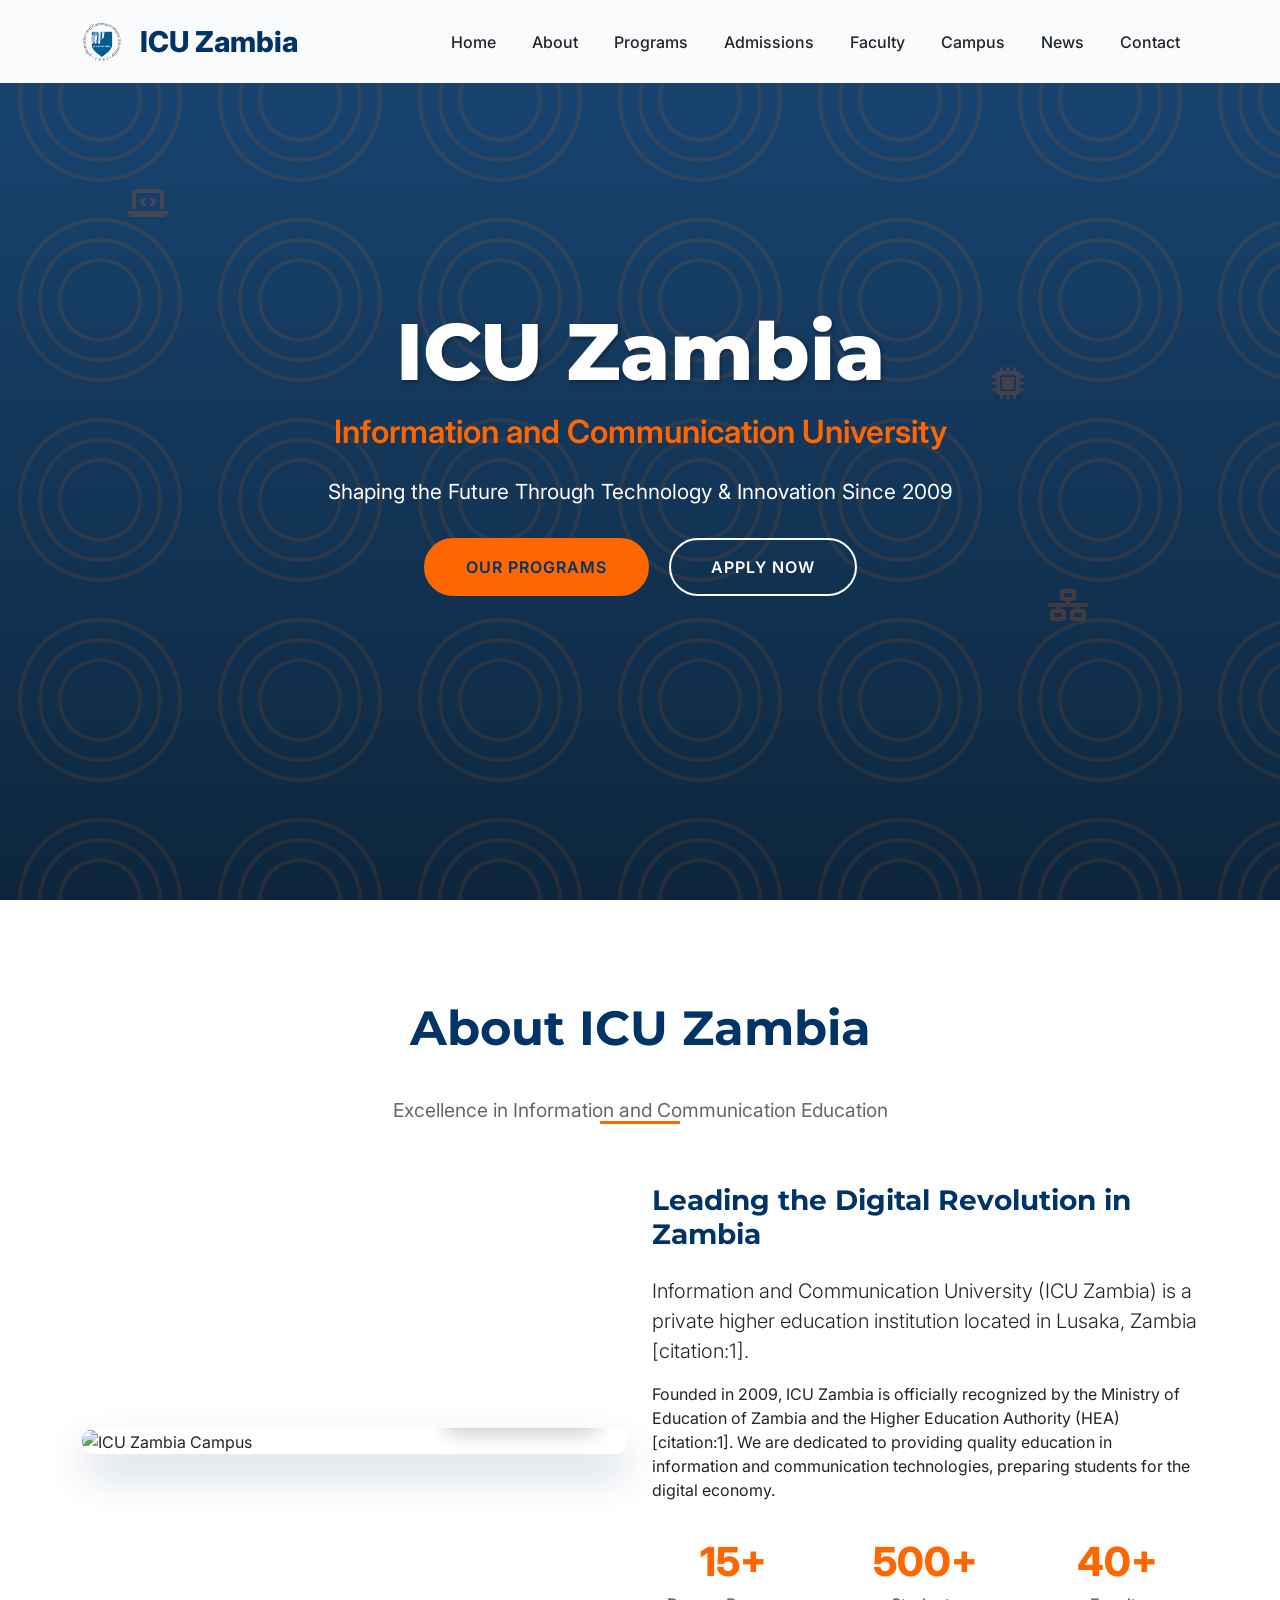
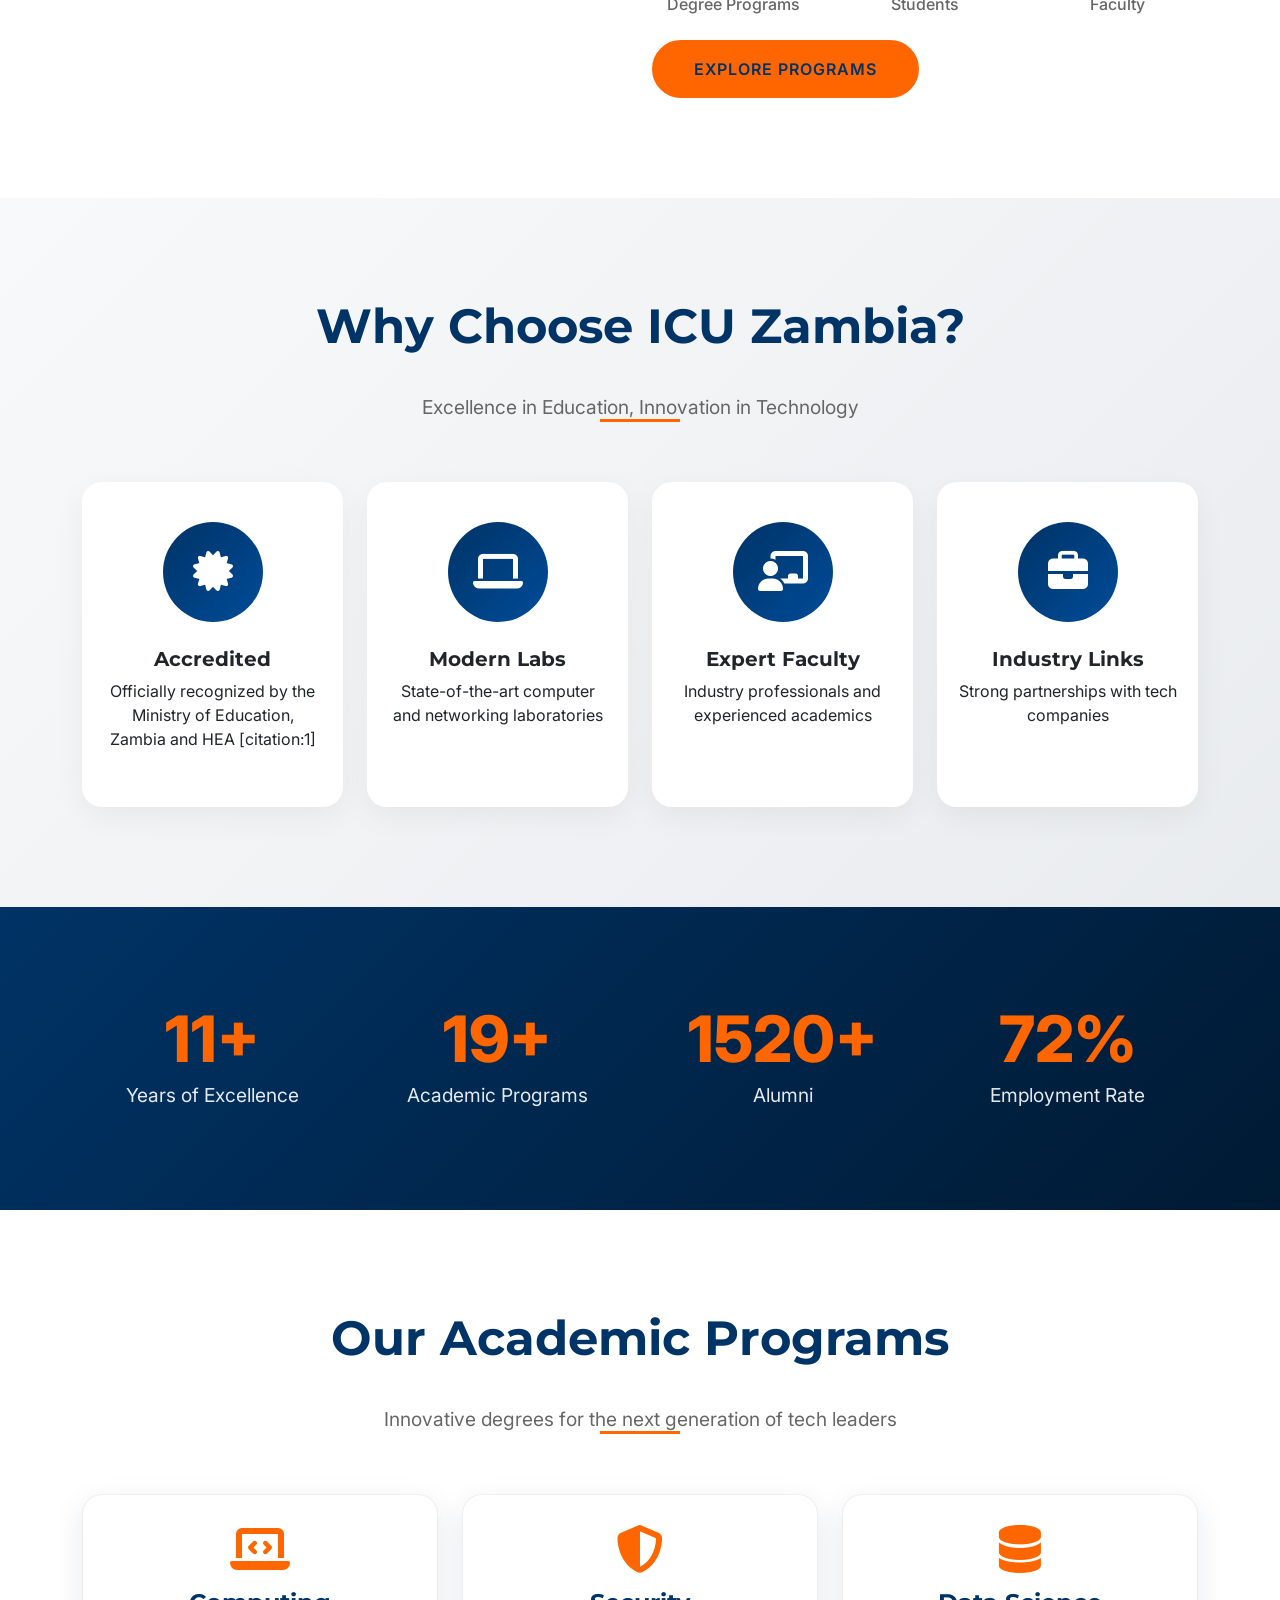
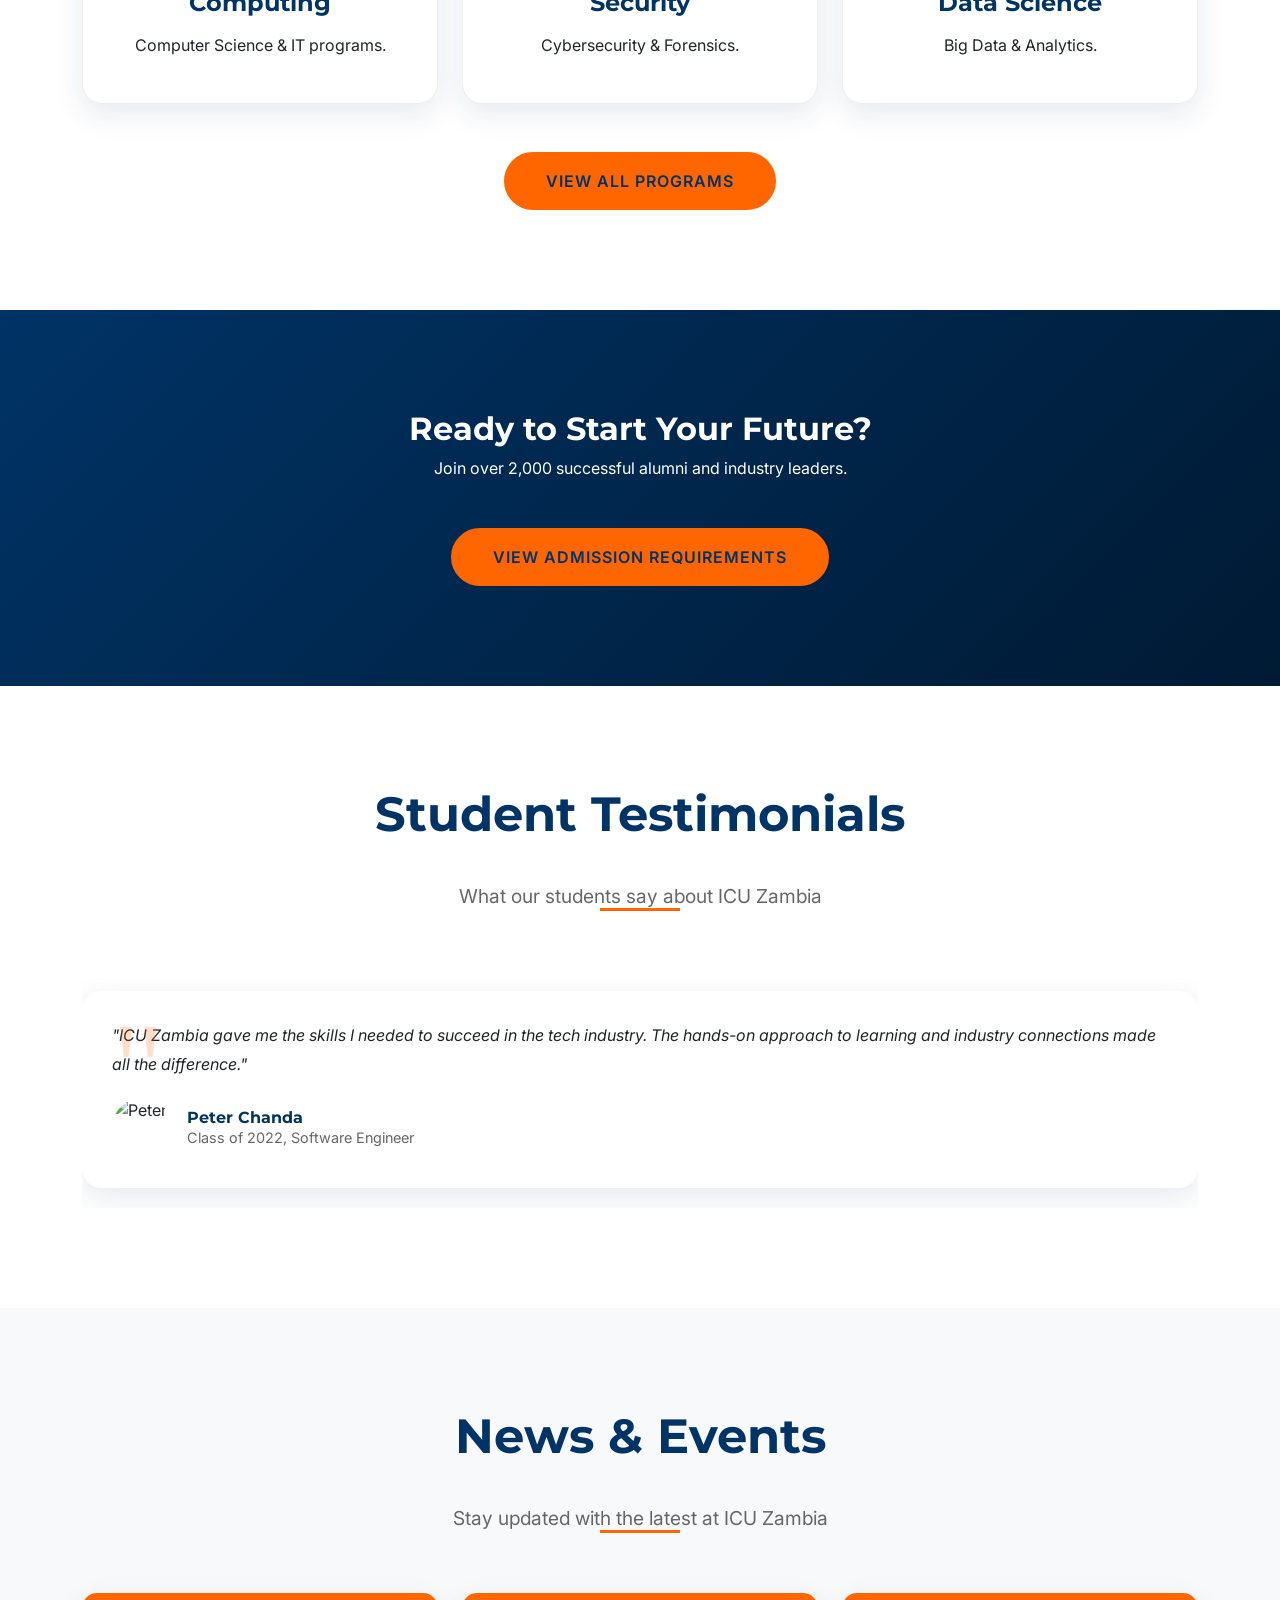
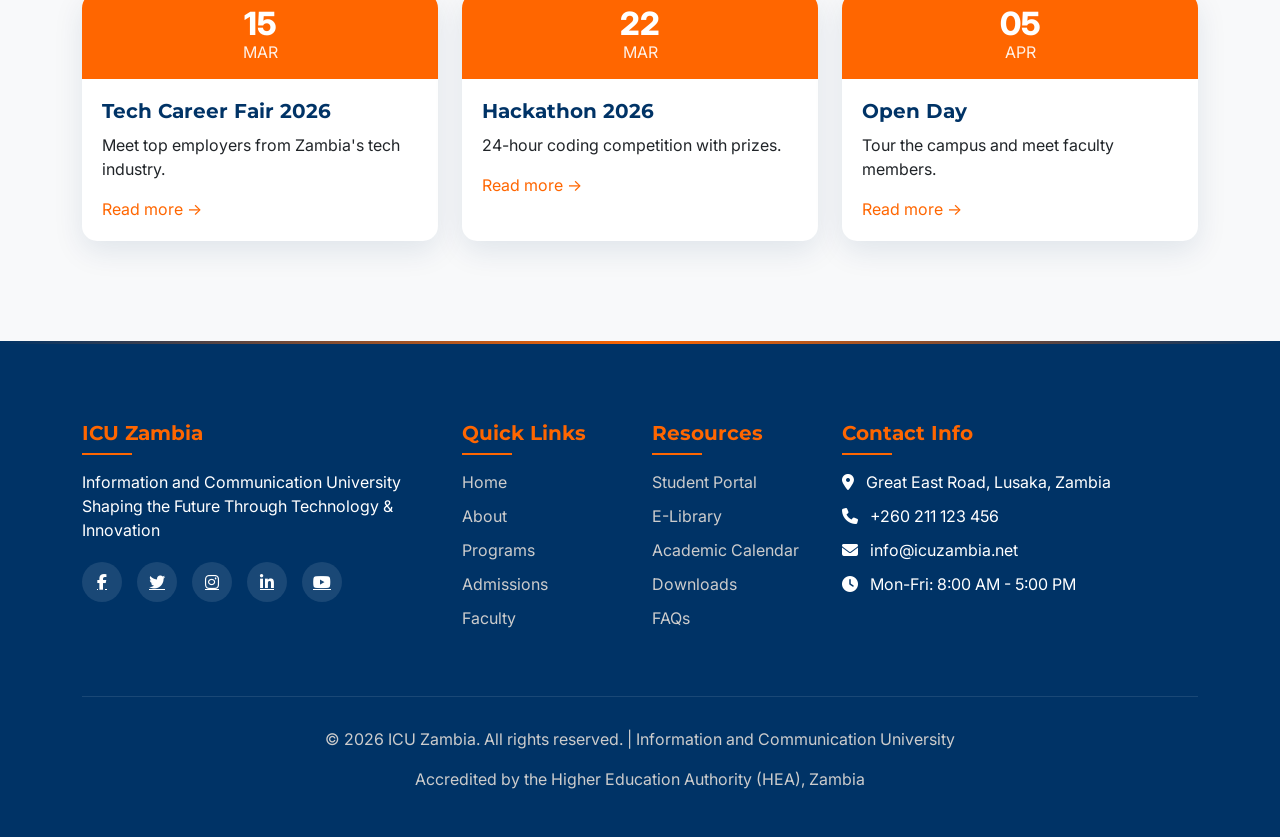
==== index.html @ 6d9c42be "Creation of multi-pages" ====
<!-- 
    ICU Zambia Website
    Main HTML Structure
    Features: Bootstrap 5, Font Awesome, AOS Animations, Custom Responsive Design
-->
<!DOCTYPE html>
<html lang="en">
<head>
    <meta charset="UTF-8">
    <meta name="viewport" content="width=device-width, initial-scale=1.0">
    <title>ICU Zambia | Information and Communication University</title>
    
    <!-- Meta Tags for SEO -->
    <meta name="description" content="Information and Communication University (ICU Zambia) - Preparing students for the digital economy through innovation and technology.">
    
    <!-- External Libraries: Bootstrap, FontAwesome, AOS -->
    <link href="https://cdn.jsdelivr.net/npm/bootstrap@5.3.2/dist/css/bootstrap.min.css" rel="stylesheet">
    
    <!-- font Awesome -->
    <link rel="stylesheet" href="https://cdnjs.cloudflare.com/ajax/libs/font-awesome/6.4.0/css/all.min.css">
    
    <!-- Google Fonts -->
    <link href="https://fonts.googleapis.com/css2?family=Inter:wght@300;400;500;600;700;800&family=Montserrat:wght@400;500;600;700;800&display=swap" rel="stylesheet">
    
    <!-- animation Library -->
    <link href="https://unpkg.com/aos@2.3.1/dist/aos.css" rel="stylesheet">
    
    <!-- external CSS -->
    <link rel="stylesheet" href="css/style.css">
</head>
<body>
    <!-- Loading Screen -->
    <div id="loader">
        <div class="loader-content">
            <div class="book-loader">
                <div class="book-page"></div>
                <div class="book-page"></div>
                <div class="book-page"></div>
            </div>
            <h2>ICU Zambia</h2>
            <p>Information and Communication University</p>
            <p class="mt-3">Loading...</p>
        </div>
    </div>

    <!-- Navigation -->
    <nav class="navbar navbar-expand-lg fixed-top" id="mainNav">
        <div class="container">
            <a class="navbar-brand d-flex align-items-center" href="#home">
                <img src="images/Icu_emblem.png" alt="ICU Zambia Emblem" height="40" class="me-2">
                ICU Zambia
            </a>
            <button class="navbar-toggler" type="button" data-bs-toggle="collapse" data-bs-target="#navbarNav">
                <span class="navbar-toggler-icon"></span>
            </button>
            <div class="collapse navbar-collapse" id="navbarNav">
                <ul class="navbar-nav ms-auto">
                    <li class="nav-item">
                        <a class="nav-link" href="index.html">Home</a>
                    </li>
                    <li class="nav-item">
                        <a class="nav-link" href="about.html">About</a>
                    </li>
                    <li class="nav-item">
                        <a class="nav-link" href="programs.html">Programs</a>
                    </li>
                    <li class="nav-item">
                        <a class="nav-link" href="admissions.html">Admissions</a>
                    </li>
                    <li class="nav-item">
                        <a class="nav-link" href="about.html#faculty">Faculty</a>
                    </li>
                    <li class="nav-item">
                        <a class="nav-link" href="about.html#campus">Campus</a>
                    </li>
                    <li class="nav-item">
                        <a class="nav-link" href="index.html#news">News</a>
                    </li>
                    <li class="nav-item">
                        <a class="nav-link" href="contact.html">Contact</a>
                    </li>
                </ul>
            </div>
        </div>
    </nav>

    <!-- Hero Section -->
    <section id="home" class="hero">
        <div class="floating-icon icon-1"><i class="fas fa-laptop-code"></i></div>
        <div class="floating-icon icon-2"><i class="fas fa-network-wired"></i></div>
        <div class="floating-icon icon-3"><i class="fas fa-microchip"></i></div>
        
        <div class="container hero-content">
            <h1 data-aos="fade-up">ICU Zambia</h1>
            <div class="subtitle" data-aos="fade-up" data-aos-delay="100">Information and Communication University</div>
            <p data-aos="fade-up" data-aos-delay="200">Shaping the Future Through Technology & Innovation Since 2009</p>
            <div class="hero-buttons" data-aos="fade-up" data-aos-delay="300">
                <a href="programs.html" class="btn btn-primary-custom btn-custom me-3">Our Programs</a>
                <a href="admissions.html" class="btn btn-outline-custom btn-custom">Apply Now</a>
            </div>
        </div>
    </section>

    <!-- About Section -->
    <section id="about" class="section-padding">
        <div class="container">
            <div class="section-title" data-aos="fade-up">
                <h2>About ICU Zambia</h2>
                <p>Excellence in Information and Communication Education</p>
            </div>
            <div class="row align-items-center">
                <div class="col-lg-6" data-aos="fade-right">
                    <div class="about-image">
                        <img src="https://images.unsplash.com/photo-1562774053-701939374585?ixlib=rb-4.0.3&auto=format&fit=crop&w=2086&q=80" alt="ICU Zambia Campus" class="img-fluid">
                        <div class="establishment-badge">
                            <div class="year">2009</div>
                            <div class="text">Established</div>
                        </div>
                    </div>
                </div>
                <div class="col-lg-6" data-aos="fade-left">
                    <h3 class="mb-4" style="color: var(--primary);">Leading the Digital Revolution in Zambia</h3>
                    <p class="lead">Information and Communication University (ICU Zambia) is a private higher education institution located in Lusaka, Zambia [citation:1].</p>
                    <p>Founded in 2009, ICU Zambia is officially recognized by the Ministry of Education of Zambia and the Higher Education Authority (HEA) [citation:1]. We are dedicated to providing quality education in information and communication technologies, preparing students for the digital economy.</p>
                    
                    <div class="about-stats">
                        <div class="stat-box">
                            <div class="number">15+</div>
                            <div class="label">Degree Programs</div>
                        </div>
                        <div class="stat-box">
                            <div class="number">500+</div>
                            <div class="label">Students</div>
                        </div>
                        <div class="stat-box">
                            <div class="number">40+</div>
                            <div class="label">Faculty</div>
                        </div>
                    </div>
                    
                    <div class="mt-4">
                        <a href="programs.html" class="btn btn-primary-custom btn-custom">Explore Programs</a>
                    </div>
                </div>
            </div>
        </div>
    </section>

    <!-- Features Section -->
    <section class="features-section section-padding">
        <div class="container">
            <div class="section-title" data-aos="fade-up">
                <h2>Why Choose ICU Zambia?</h2>
                <p>Excellence in Education, Innovation in Technology</p>
            </div>
            <div class="row g-4">
                <div class="col-12 col-sm-6 col-lg-3" data-aos="zoom-in" data-aos-delay="100">
                    <div class="feature-item">
                        <div class="feature-icon">
                            <i class="fas fa-certificate"></i>
                        </div>
                        <h5>Accredited</h5>
                        <p>Officially recognized by the Ministry of Education, Zambia and HEA [citation:1]</p>
                    </div>
                </div>
                <div class="col-12 col-sm-6 col-lg-3" data-aos="zoom-in" data-aos-delay="200">
                    <div class="feature-item">
                        <div class="feature-icon">
                            <i class="fas fa-laptop"></i>
                        </div>
                        <h5>Modern Labs</h5>
                        <p>State-of-the-art computer and networking laboratories</p>
                    </div>
                </div>
                <div class="col-12 col-sm-6 col-lg-3" data-aos="zoom-in" data-aos-delay="300">
                    <div class="feature-item">
                        <div class="feature-icon">
                            <i class="fas fa-chalkboard-teacher"></i>
                        </div>
                        <h5>Expert Faculty</h5>
                        <p>Industry professionals and experienced academics</p>
                    </div>
                </div>
                <div class="col-12 col-sm-6 col-lg-3" data-aos="zoom-in" data-aos-delay="400">
                    <div class="feature-item">
                        <div class="feature-icon">
                            <i class="fas fa-briefcase"></i>
                        </div>
                        <h5>Industry Links</h5>
                        <p>Strong partnerships with tech companies</p>
                    </div>
                </div>
            </div>
        </div>
    </section>

    <!-- Statistics Section -->
    <section class="stats-section">
        <div class="container">
            <div class="row">
                <div class="col-md-3 col-6" data-aos="fade-up" data-aos-delay="100">
                    <div class="stat-item">
                        <div class="stat-number" id="stat-year">15+</div>
                        <div class="stat-label">Years of Excellence</div>
                    </div>
                </div>
                <div class="col-md-3 col-6" data-aos="fade-up" data-aos-delay="200">
                    <div class="stat-item">
                        <div class="stat-number" id="stat-programs">25+</div>
                        <div class="stat-label">Academic Programs</div>
                    </div>
                </div>
                <div class="col-md-3 col-6" data-aos="fade-up" data-aos-delay="300">
                    <div class="stat-item">
                        <div class="stat-number" id="stat-students">2000+</div>
                        <div class="stat-label">Alumni</div>
                    </div>
                </div>
                <div class="col-md-3 col-6" data-aos="fade-up" data-aos-delay="400">
                    <div class="stat-item">
                        <div class="stat-number" id="stat-grad">95%</div>
                        <div class="stat-label">Employment Rate</div>
                    </div>
                </div>
            </div>
        </div>
    </section>

    <!-- Quick Programs Preview -->
    <section id="programs" class="section-padding">
        <div class="container text-center">
            <div class="section-title" data-aos="fade-up">
                <h2>Our Academic Programs</h2>
                <p>Innovative degrees for the next generation of tech leaders</p>
            </div>
            <div class="row g-4">
                <div class="col-md-4" data-aos="fade-up">
                    <div class="program-card">
                        <i class="fas fa-laptop-code fa-3x mb-3" style="color: var(--secondary);"></i>
                        <h4>Computing</h4>
                        <p>Computer Science & IT programs.</p>
                    </div>
                </div>
                <div class="col-md-4" data-aos="fade-up" data-aos-delay="100">
                    <div class="program-card">
                        <i class="fas fa-shield-alt fa-3x mb-3" style="color: var(--secondary);"></i>
                        <h4>Security</h4>
                        <p>Cybersecurity & Forensics.</p>
                    </div>
                </div>
                <div class="col-md-4" data-aos="fade-up" data-aos-delay="200">
                    <div class="program-card">
                        <i class="fas fa-database fa-3x mb-3" style="color: var(--secondary);"></i>
                        <h4>Data Science</h4>
                        <p>Big Data & Analytics.</p>
                    </div>
                </div>
            </div>
            <div class="mt-5">
                <a href="programs.html" class="btn btn-primary-custom btn-custom">View All Programs</a>
            </div>
        </div>
    </section>


    <!-- Admissions Call to Action -->
    <section id="admissions" class="admissions-section section-padding">
        <div class="container text-center">
            <h2 data-aos="fade-up">Ready to Start Your Future?</h2>
            <p class="mb-5" data-aos="fade-up" data-aos-delay="100">Join over 2,000 successful alumni and industry leaders.</p>
            <a href="admissions.html" class="btn btn-primary-custom btn-custom">View Admission Requirements</a>
        </div>
    </section>



    <!-- Testimonials -->
    <section class="section-padding">
        <div class="container">
            <div class="section-title" data-aos="fade-up">
                <h2>Student Testimonials</h2>
                <p>What our students say about ICU Zambia</p>
            </div>
            <div id="testimonialCarousel" class="carousel slide" data-bs-ride="carousel" data-aos="fade-up">
                <div class="carousel-inner">
                    <div class="carousel-item active">
                        <div class="testimonial-card">
                            <p class="testimonial-text">"ICU Zambia gave me the skills I needed to succeed in the tech industry. The hands-on approach to learning and industry connections made all the difference."</p>
                            <div class="testimonial-author">
                                <img src="https://randomuser.me/api/portraits/men/3.jpg" alt="Peter">
                                <div class="author-info">
                                    <h6>Peter Chanda</h6>
                                    <p>Class of 2022, Software Engineer</p>
                                </div>
                            </div>
                        </div>
                    </div>
                    <div class="carousel-item">
                        <div class="testimonial-card">
                            <p class="testimonial-text">"The faculty at ICU Zambia are not just teachers but mentors. They guided me through my journey and helped me land my dream job."</p>
                            <div class="testimonial-author">
                                <img src="https://randomuser.me/api/portraits/women/3.jpg" alt="Grace">
                                <div class="author-info">
                                    <h6>Grace Mwansa</h6>
                                    <p>Class of 2023, Network Administrator</p>
                                </div>
                            </div>
                        </div>
                    </div>
                    <div class="carousel-item">
                        <div class="testimonial-card">
                            <p class="testimonial-text">"Studying at ICU Zambia was a transformative experience. The curriculum is up-to-date with industry demands."</p>
                            <div class="testimonial-author">
                                <img src="https://randomuser.me/api/portraits/men/4.jpg" alt="James">
                                <div class="author-info">
                                    <h6>James Banda</h6>
                                    <p>Class of 2021, IT Consultant</p>
                                </div>
                            </div>
                        </div>
                    </div>
                </div>
                <div class="carousel-indicators">
                    <button type="button" data-bs-target="#testimonialCarousel" data-bs-slide-to="0" class="active"></button>
                    <button type="button" data-bs-target="#testimonialCarousel" data-bs-slide-to="1"></button>
                    <button type="button" data-bs-target="#testimonialCarousel" data-bs-slide-to="2"></button>
                </div>
            </div>
        </div>
    </section>

    <!-- News & Events -->
    <section id="news" class="section-padding bg-light">
        <div class="container">
            <div class="section-title" data-aos="fade-up">
                <h2>News & Events</h2>
                <p>Stay updated with the latest at ICU Zambia</p>
            </div>
            <div class="row g-4">
                <div class="col-12 col-md-6 col-lg-4" data-aos="fade-up" data-aos-delay="100">
                    <div class="news-card">
                        <div class="news-date">
                            <div class="day">15</div>
                            <div class="month">MAR</div>
                        </div>
                        <div class="news-content">
                            <h5>Tech Career Fair 2026</h5>
                            <p>Meet top employers from Zambia's tech industry.</p>
                            <a href="#" class="text-decoration-none" style="color: var(--secondary);">Read more →</a>
                        </div>
                    </div>
                </div>
                <div class="col-12 col-md-6 col-lg-4" data-aos="fade-up" data-aos-delay="200">
                    <div class="news-card">
                        <div class="news-date">
                            <div class="day">22</div>
                            <div class="month">MAR</div>
                        </div>
                        <div class="news-content">
                            <h5>Hackathon 2026</h5>
                            <p>24-hour coding competition with prizes.</p>
                            <a href="#" class="text-decoration-none" style="color: var(--secondary);">Read more →</a>
                        </div>
                    </div>
                </div>
                <div class="col-12 col-md-6 col-lg-4" data-aos="fade-up" data-aos-delay="300">
                    <div class="news-card">
                        <div class="news-date">
                            <div class="day">05</div>
                            <div class="month">APR</div>
                        </div>
                        <div class="news-content">
                            <h5>Open Day</h5>
                            <p>Tour the campus and meet faculty members.</p>
                            <a href="#" class="text-decoration-none" style="color: var(--secondary);">Read more →</a>
                        </div>
                    </div>
                </div>
            </div>
        </div>
    </section>


    <!-- Footer -->
    <footer class="footer">
        <div class="container">
            <div class="row">
                <div class="col-12 col-lg-4">
                    <h5>ICU Zambia</h5>
                    <p>Information and Communication University<br>Shaping the Future Through Technology & Innovation</p>
                    <div class="footer-social">
                        <a href="#"><i class="fab fa-facebook-f"></i></a>
                        <a href="#"><i class="fab fa-twitter"></i></a>
                        <a href="#"><i class="fab fa-instagram"></i></a>
                        <a href="#"><i class="fab fa-linkedin-in"></i></a>
                        <a href="#"><i class="fab fa-youtube"></i></a>
                    </div>
                </div>
                <div class="col-lg-2">
                    <h5>Quick Links</h5>
                    <ul class="footer-links">
                        <li><a href="index.html">Home</a></li>
                        <li><a href="about.html">About</a></li>
                        <li><a href="programs.html">Programs</a></li>
                        <li><a href="admissions.html">Admissions</a></li>
                        <li><a href="about.html#faculty">Faculty</a></li>
                    </ul>
                </div>
                <div class="col-lg-2">
                    <h5>Resources</h5>
                    <ul class="footer-links">
                        <li><a href="#">Student Portal</a></li>
                        <li><a href="#">E-Library</a></li>
                        <li><a href="#">Academic Calendar</a></li>
                        <li><a href="#">Downloads</a></li>
                        <li><a href="#">FAQs</a></li>
                    </ul>
                </div>
                <div class="col-12 col-lg-4">
                    <h5>Contact Info</h5>
                    <ul class="footer-links">
                        <li><i class="fas fa-map-marker-alt me-2"></i> Great East Road, Lusaka, Zambia</li>
                        <li><i class="fas fa-phone me-2"></i> +260 211 123 456</li>
                        <li><i class="fas fa-envelope me-2"></i> info@icuzambia.net</li>
                        <li><i class="fas fa-clock me-2"></i> Mon-Fri: 8:00 AM - 5:00 PM</li>
                    </ul>
                </div>
            </div>
            <div class="footer-bottom">
                <p>&copy; 2026 ICU Zambia. All rights reserved. | Information and Communication University</p>
                <p class="mt-2">Accredited by the Higher Education Authority (HEA), Zambia</p>
            </div>
        </div>
    </footer>

    <!-- Back to Top Button -->
    <button id="backToTop" onclick="scrollToTop()">
        <i class="fas fa-arrow-up"></i>
    </button>

    <!-- Scripts -->
    <script src="https://cdn.jsdelivr.net/npm/bootstrap@5.3.2/dist/js/bootstrap.bundle.min.js"></script>
    <script src="https://unpkg.com/aos@2.3.1/dist/aos.js"></script>
    
    <!-- Refactored: Extracted inline script to external JS -->
    <script src="js/script.js"></script>
</body>
</html>
---- css/style.css ----
/* Refactored: Extracted CSS to separate file */
/* Custom CSS */
        * {
            margin: 0;
            padding: 0;
            box-sizing: border-box;
        }
        
        :root {
            --primary: #003366;      /* Deep Blue - Trust & Knowledge */
            --secondary: #FF6600;    /* Orange - Innovation & Energy */
            --accent: #00A651;       /* Green - Growth & Future */
            --light: #F8F9FA;
            --dark: #212529;
            --transition: all 0.3s cubic-bezier(0.4, 0, 0.2, 1);
        }
        
        body {
            font-family: 'Inter', sans-serif;
            color: var(--dark);
            overflow-x: hidden;
            background: #ffffff;
        }
        
        h1, h2, h3, h4, h5, h6 {
            font-family: 'Montserrat', sans-serif;
            font-weight: 700;
        }
        
        /* Loading Screen */
        #loader {
            position: fixed;
            top: 0;
            left: 0;
            width: 100%;
            height: 100%;
            background: linear-gradient(135deg, var(--primary), #001a33);
            display: flex;
            justify-content: center;
            align-items: center;
            z-index: 9999;
            transition: opacity 1s ease;
        }
        
        .loader-content {
            text-align: center;
            color: white;
        }
        
        .book-loader {
            width: 80px;
            height: 80px;
            position: relative;
            margin: 0 auto 20px;
            perspective: 200px;
        }
        
        .book-page {
            width: 40px;
            height: 60px;
            background: var(--secondary);
            position: absolute;
            left: 20px;
            top: 10px;
            transform-origin: left center;
            animation: flipBook 2s infinite;
            border-radius: 3px;
        }
        
        .book-page:nth-child(2) {
            animation-delay: 0.3s;
            background: #ff8533;
        }
        
        .book-page:nth-child(3) {
            animation-delay: 0.6s;
            background: #ffaa66;
        }
        
        @keyframes flipBook {
            0% { transform: rotateY(0deg); }
            50% { transform: rotateY(-180deg); }
            100% { transform: rotateY(-360deg); }
        }
        
        @keyframes pulse {
            0% { transform: scale(1); }
            50% { transform: scale(1.1); }
            100% { transform: scale(1); }
        }
        
        /* Navigation */
        .navbar {
            background: rgba(255, 255, 255, 0.98);
            backdrop-filter: blur(10px);
            padding: 15px 0;
            transition: var(--transition);
            box-shadow: 0 2px 20px rgba(0,51,102,0.1);
        }
        
        .navbar.scrolled {
            padding: 10px 0;
            background: rgba(0,51,102,0.98);
        }
        
        .navbar.scrolled .nav-link,
        .navbar.scrolled .navbar-brand {
            color: white !important;
        }
        
        .navbar-brand {
            font-size: 1.8rem;
            font-weight: 800;
            color: var(--primary) !important;
            display: flex;
            align-items: center;
            gap: 10px;
        }
        
        .navbar-brand i {
            color: var(--secondary);
            font-size: 2rem;
            animation: pulse 2s infinite;
        }
        
        .nav-link {
            font-weight: 500;
            color: var(--dark) !important;
            margin: 0 10px;
            position: relative;
            transition: var(--transition);
        }
        
        .nav-link::after {
            content: '';
            position: absolute;
            bottom: -5px;
            left: 0;
            width: 0;
            height: 2px;
            background: var(--secondary);
            transition: var(--transition);
        }
        
        .nav-link:hover::after,
        .nav-link.active::after {
            width: 100%;
        }
        
        /* Hero Section */
        .hero {
            min-height: 100vh;
            background: linear-gradient(rgba(0,51,102,0.9), rgba(0,26,51,0.95)), 
                        url('https://images.unsplash.com/photo-1562774053-701939374585?ixlib=rb-4.0.3&auto=format&fit=crop&w=2086&q=80');
            background-size: cover;
            background-position: center;
            background-attachment: fixed;
            display: flex;
            align-items: center;
            position: relative;
            overflow: hidden;
        }
        
        .hero::before {
            content: '';
            position: absolute;
            top: 0;
            left: 0;
            right: 0;
            bottom: 0;
            background: url('data:image/svg+xml,<svg xmlns="http://www.w3.org/2000/svg" viewBox="0 0 100 100" opacity="0.1"><circle cx="50" cy="50" r="40" stroke="%23FF6600" stroke-width="2" fill="none"/><circle cx="50" cy="50" r="30" stroke="%23FF6600" stroke-width="2" fill="none"/><circle cx="50" cy="50" r="20" stroke="%23FF6600" stroke-width="2" fill="none"/></svg>');
            background-size: 200px 200px;
            animation: rotate 60s linear infinite;
        }
        
        @keyframes rotate {
            from { transform: rotate(0deg); }
            to { transform: rotate(360deg); }
        }
        
        .hero-content {
            color: white;
            text-align: center;
            position: relative;
            z-index: 2;
        }
        
        .hero h1 {
            font-size: 5rem;
            font-weight: 800;
            text-shadow: 2px 2px 4px rgba(0,0,0,0.3);
            animation: fadeInUp 1s ease;
        }
        
        .hero .subtitle {
            font-size: 2rem;
            color: var(--secondary);
            font-weight: 600;
            margin-bottom: 20px;
            animation: fadeInUp 1s ease 0.1s;
            animation-fill-mode: both;
        }
        
        .hero p {
            font-size: 1.3rem;
            margin-bottom: 30px;
            animation: fadeInUp 1s ease 0.2s;
            animation-fill-mode: both;
        }
        
        @keyframes fadeInUp {
            from {
                opacity: 0;
                transform: translateY(30px);
            }
            to {
                opacity: 1;
                transform: translateY(0);
            }
        }
        
        .hero-buttons {
            animation: fadeInUp 1s ease 0.3s;
            animation-fill-mode: both;
        }
        
        .btn-custom {
            padding: 15px 40px;
            border-radius: 50px;
            font-weight: 600;
            text-transform: uppercase;
            letter-spacing: 1px;
            transition: var(--transition);
            position: relative;
            overflow: hidden;
            z-index: 1;
        }
        
        .btn-custom::before {
            content: '';
            position: absolute;
            top: 50%;
            left: 50%;
            width: 0;
            height: 0;
            border-radius: 50%;
            background: rgba(255,255,255,0.2);
            transform: translate(-50%, -50%);
            transition: width 0.6s, height 0.6s;
            z-index: -1;
        }
        
        .btn-custom:hover::before {
            width: 300px;
            height: 300px;
        }
        
        .btn-primary-custom {
            background: var(--secondary);
            color: var(--primary);
            border: 2px solid var(--secondary);
        }
        
        .btn-primary-custom:hover {
            background: transparent;
            color: white;
        }
        
        .btn-outline-custom {
            background: transparent;
            color: white;
            border: 2px solid white;
        }
        
        .btn-outline-custom:hover {
            background: white;
            color: var(--primary);
        }
        
        /* Floating Elements */
        .floating-icon {
            position: absolute;
            font-size: 2rem;
            color: var(--secondary);
            opacity: 0.2;
            pointer-events: none;
        }
        
        .icon-1 {
            top: 20%;
            left: 10%;
            animation: float 8s infinite;
        }
        
        .icon-2 {
            bottom: 30%;
            right: 15%;
            animation: float 10s infinite reverse;
        }
        
        .icon-3 {
            top: 40%;
            right: 20%;
            animation: float 12s infinite;
        }
        
        @keyframes float {
            0% { transform: translateY(0px) rotate(0deg); }
            50% { transform: translateY(-20px) rotate(10deg); }
            100% { transform: translateY(0px) rotate(0deg); }
        }
        
        /* Section Padding */
        .section-padding {
            padding: 100px 0;
        }
        
        .section-title {
            text-align: center;
            margin-bottom: 60px;
            position: relative;
        }
        
        .section-title h2 {
            font-size: 3rem;
            color: var(--primary);
            display: inline-block;
            padding-bottom: 15px;
        }
        
        .section-title h2::after {
            content: '';
            position: absolute;
            bottom: 0;
            left: 50%;
            transform: translateX(-50%);
            width: 80px;
            height: 3px;
            background: var(--secondary);
        }
        
        .section-title p {
            font-size: 1.2rem;
            color: #666;
            margin-top: 15px;
        }
        
        /* About Section */
        .about-image {
            position: relative;
            border-radius: 20px;
            overflow: hidden;
            box-shadow: 0 20px 40px rgba(0,51,102,0.2);
        }
        
        .about-image img {
            width: 100%;
            transition: var(--transition);
        }
        
        .about-image:hover img {
            transform: scale(1.05);
        }
        
        .establishment-badge {
            position: absolute;
            bottom: 30px;
            right: 30px;
            background: var(--secondary);
            color: white;
            padding: 15px 25px;
            border-radius: 10px;
            text-align: center;
            box-shadow: 0 10px 20px rgba(0,0,0,0.2);
        }
        
        .establishment-badge .year {
            font-size: 2.5rem;
            font-weight: 800;
            line-height: 1;
        }
        
        .establishment-badge .text {
            font-size: 1rem;
            opacity: 0.9;
        }
        
        .about-stats {
            display: flex;
            gap: 30px;
            margin-top: 30px;
        }
        
        .stat-box {
            flex: 1;
            text-align: center;
        }
        
        .stat-box .number {
            font-size: 2.5rem;
            font-weight: 800;
            color: var(--secondary);
        }
        
        .stat-box .label {
            color: #666;
            font-weight: 500;
        }
        
        /* Programs Section */
        .program-card {
            background: white;
            border-radius: 20px;
            padding: 30px;
            box-shadow: 0 10px 30px rgba(0,51,102,0.1);
            transition: var(--transition);
            height: 100%;
            position: relative;
            overflow: hidden;
            border: 1px solid #eee;
        }
        
        .program-card::before {
            content: '';
            position: absolute;
            top: 0;
            left: 0;
            right: 0;
            height: 5px;
            background: linear-gradient(90deg, var(--primary), var(--secondary));
            transform: translateX(-100%);
            transition: transform 0.6s ease;
        }
        
        .program-card:hover::before {
            transform: translateX(0);
        }
        
        .program-card:hover {
            transform: translateY(-10px);
            box-shadow: 0 20px 40px rgba(0,51,102,0.2);
        }
        
        .program-icon {
            width: 80px;
            height: 80px;
            background: linear-gradient(135deg, var(--primary), #004c99);
            color: white;
            border-radius: 50%;
            display: flex;
            align-items: center;
            justify-content: center;
            font-size: 2rem;
            margin-bottom: 20px;
        }
        
        .program-card h4 {
            color: var(--primary);
            margin-bottom: 15px;
        }
        
        .program-level {
            display: inline-block;
            padding: 5px 15px;
            background: var(--secondary);
            color: white;
            border-radius: 50px;
            font-size: 0.9rem;
            margin-top: 15px;
        }
        
        /* Features Section */
        .features-section {
            background: linear-gradient(135deg, #f8f9fa, #e9ecef);
            position: relative;
            overflow: hidden;
        }
        
        .feature-item {
            text-align: center;
            padding: 40px 20px;
            background: white;
            border-radius: 20px;
            box-shadow: 0 10px 30px rgba(0,0,0,0.05);
            transition: var(--transition);
            height: 100%;
        }
        
        .feature-item:hover {
            transform: translateY(-10px);
            box-shadow: 0 20px 40px rgba(0,51,102,0.1);
        }
        
        .feature-icon {
            width: 100px;
            height: 100px;
            line-height: 100px;
            text-align: center;
            background: linear-gradient(135deg, var(--primary), #004c99);
            color: white;
            font-size: 2.5rem;
            border-radius: 50%;
            margin: 0 auto 25px;
            transition: var(--transition);
        }
        
        .feature-item:hover .feature-icon {
            transform: rotate(360deg) scale(1.1);
            background: var(--secondary);
        }
        
        /* Statistics Section */
        .stats-section {
            background: linear-gradient(135deg, var(--primary), #001a33);
            color: white;
            padding: 80px 0;
        }
        
        .stat-item {
            text-align: center;
            padding: 20px;
        }
        
        .stat-number {
            font-size: 4rem;
            font-weight: 800;
            line-height: 1;
            margin-bottom: 10px;
            color: var(--secondary);
        }
        
        .stat-label {
            font-size: 1.2rem;
            opacity: 0.9;
        }
        
        /* Courses Grid */
        .course-card {
            background: white;
            border-radius: 15px;
            overflow: hidden;
            box-shadow: 0 10px 30px rgba(0,51,102,0.1);
            transition: var(--transition);
            height: 100%;
        }
        
        .course-card:hover {
            transform: translateY(-10px);
            box-shadow: 0 20px 40px rgba(255,102,0,0.2);
        }
        
        .course-image {
            height: 200px;
            overflow: hidden;
            position: relative;
        }
        
        .course-image img {
            width: 100%;
            height: 100%;
            object-fit: cover;
            transition: var(--transition);
        }
        
        .course-card:hover .course-image img {
            transform: scale(1.1);
        }
        
        .course-category {
            position: absolute;
            top: 15px;
            right: 15px;
            background: var(--secondary);
            color: white;
            padding: 5px 15px;
            border-radius: 50px;
            font-size: 0.9rem;
        }
        
        .course-content {
            padding: 25px;
        }
        
        .course-content h5 {
            color: var(--primary);
            margin-bottom: 10px;
        }
        
        .course-meta {
            display: flex;
            gap: 15px;
            margin-top: 15px;
            color: #666;
            font-size: 0.9rem;
        }
        
        .course-meta i {
            color: var(--secondary);
            margin-right: 5px;
        }
        
        /* Faculty Section */
        .faculty-card {
            background: white;
            border-radius: 20px;
            overflow: hidden;
            box-shadow: 0 10px 30px rgba(0,51,102,0.1);
            transition: var(--transition);
            height: 100%;
        }
        
        .faculty-card:hover {
            transform: translateY(-10px);
            box-shadow: 0 20px 40px rgba(255,102,0,0.2);
        }
        
        .faculty-image {
            height: 250px;
            overflow: hidden;
        }
        
        .faculty-image img {
            width: 100%;
            height: 100%;
            object-fit: cover;
            transition: var(--transition);
        }
        
        .faculty-card:hover .faculty-image img {
            transform: scale(1.1);
        }
        
        .faculty-info {
            padding: 20px;
            text-align: center;
        }
        
        .faculty-info h5 {
            color: var(--primary);
            margin-bottom: 5px;
        }
        
        .faculty-info .position {
            color: var(--secondary);
            font-weight: 600;
            margin-bottom: 10px;
        }
        
        .faculty-info .qualification {
            color: #666;
            font-size: 0.9rem;
        }
        
        /* Admissions Section */
        .admissions-section {
            background: linear-gradient(135deg, var(--primary), #001a33);
            color: white;
        }
        
        .admission-card {
            background: rgba(255,255,255,0.1);
            backdrop-filter: blur(10px);
            border-radius: 20px;
            padding: 40px;
            height: 100%;
            border: 1px solid rgba(255,255,255,0.2);
            transition: var(--transition);
        }
        
        .admission-card:hover {
            transform: translateY(-10px);
            background: rgba(255,255,255,0.15);
        }
        
        .admission-card h4 {
            color: var(--secondary);
            margin-bottom: 20px;
        }
        
        .admission-list {
            list-style: none;
            padding: 0;
            margin: 20px 0;
        }
        
        .admission-list li {
            padding: 10px 0;
            border-bottom: 1px solid rgba(255,255,255,0.1);
        }
        
        .admission-list li i {
            color: var(--secondary);
            margin-right: 10px;
        }
        
        .fee-highlight {
            font-size: 2.5rem;
            font-weight: 800;
            color: var(--secondary);
            margin: 20px 0;
        }
        
        /* Campus Life */
        .campus-card {
            position: relative;
            border-radius: 20px;
            overflow: hidden;
            margin-bottom: 30px;
            cursor: pointer;
        }
        
        .campus-card img {
            width: 100%;
            height: 300px;
            object-fit: cover;
            transition: var(--transition);
        }
        
        .campus-card:hover img {
            transform: scale(1.1);
        }
        
        .campus-overlay {
            position: absolute;
            bottom: 0;
            left: 0;
            right: 0;
            background: linear-gradient(to top, rgba(0,51,102,0.9), transparent);
            color: white;
            padding: 30px 20px 20px;
            transform: translateY(100%);
            transition: transform 0.3s ease;
        }
        
        .campus-card:hover .campus-overlay {
            transform: translateY(0);
        }
        
        /* Testimonials */
        .testimonial-card {
            background: white;
            border-radius: 20px;
            padding: 30px;
            box-shadow: 0 10px 30px rgba(0,51,102,0.1);
            margin: 20px 0;
            position: relative;
        }
        
        .testimonial-card::before {
            content: '"';
            position: absolute;
            top: -20px;
            left: 30px;
            font-size: 8rem;
            color: var(--secondary);
            opacity: 0.2;
            font-family: serif;
        }
        
        .testimonial-text {
            font-style: italic;
            margin-bottom: 20px;
            line-height: 1.8;
        }
        
        .testimonial-author {
            display: flex;
            align-items: center;
        }
        
        .testimonial-author img {
            width: 60px;
            height: 60px;
            border-radius: 50%;
            margin-right: 15px;
        }
        
        .author-info h6 {
            color: var(--primary);
            margin: 0;
        }
        
        .author-info p {
            color: #666;
            margin: 0;
            font-size: 0.9rem;
        }
        
        /* News & Events */
        .news-card {
            background: white;
            border-radius: 15px;
            overflow: hidden;
            box-shadow: 0 10px 30px rgba(0,51,102,0.1);
            transition: var(--transition);
            height: 100%;
        }
        
        .news-card:hover {
            transform: translateY(-10px);
            box-shadow: 0 20px 40px rgba(255,102,0,0.2);
        }
        
        .news-date {
            background: var(--secondary);
            color: white;
            padding: 15px;
            text-align: center;
        }
        
        .news-date .day {
            font-size: 2rem;
            font-weight: 800;
            line-height: 1;
        }
        
        .news-date .month {
            font-size: 1rem;
            opacity: 0.9;
        }
        
        .news-content {
            padding: 20px;
        }
        
        .news-content h5 {
            color: var(--primary);
            margin-bottom: 10px;
        }
        
        /* Contact Section */
        .contact-info-card {
            background: white;
            padding: 30px;
            border-radius: 20px;
            box-shadow: 0 10px 30px rgba(0,51,102,0.1);
            height: 100%;
            transition: var(--transition);
        }
        
        .contact-info-card:hover {
            transform: translateY(-5px);
            box-shadow: 0 20px 40px rgba(255,102,0,0.2);
        }
        
        .contact-icon {
            width: 60px;
            height: 60px;
            background: var(--primary);
            color: white;
            border-radius: 50%;
            display: flex;
            align-items: center;
            justify-content: center;
            font-size: 1.5rem;
            margin-bottom: 20px;
        }
        
        .contact-form {
            background: white;
            padding: 40px;
            border-radius: 20px;
            box-shadow: 0 10px 30px rgba(0,51,102,0.1);
        }
        
        .form-control, .form-select {
            padding: 12px;
            border: 2px solid #e0e0e0;
            border-radius: 10px;
            transition: var(--transition);
        }
        
        .form-control:focus, .form-select:focus {
            border-color: var(--secondary);
            box-shadow: 0 0 0 0.2rem rgba(255,102,0,0.25);
        }
        
        .btn-submit {
            background: var(--primary);
            color: white;
            padding: 15px 40px;
            border: none;
            border-radius: 10px;
            font-weight: 600;
            width: 100%;
            transition: var(--transition);
            cursor: pointer;
        }
        
        .btn-submit:hover {
            background: var(--secondary);
            transform: translateY(-3px);
            box-shadow: 0 10px 20px rgba(255,102,0,0.3);
        }
        
        .map-container {
            border-radius: 20px;
            overflow: hidden;
            box-shadow: 0 10px 30px rgba(0,51,102,0.1);
        }
        
        .map-container iframe {
            width: 100%;
            height: 450px;
            border: 0;
        }
        
        /* Footer */
        .footer {
            background: var(--primary);
            color: white;
            padding: 80px 0 30px;
            position: relative;
            overflow: hidden;
        }
        
        .footer::before {
            content: '';
            position: absolute;
            top: 0;
            left: 0;
            right: 0;
            height: 3px;
            background: linear-gradient(90deg, transparent, var(--secondary), transparent);
        }
        
        .footer h5 {
            color: var(--secondary);
            margin-bottom: 25px;
            position: relative;
        }
        
        .footer h5::after {
            content: '';
            position: absolute;
            bottom: -10px;
            left: 0;
            width: 50px;
            height: 2px;
            background: var(--secondary);
        }
        
        .footer-links {
            list-style: none;
            padding: 0;
        }
        
        .footer-links li {
            margin-bottom: 10px;
        }
        
        .footer-links a {
            color: #ccc;
            text-decoration: none;
            transition: var(--transition);
        }
        
        .footer-links a:hover {
            color: var(--secondary);
            padding-left: 5px;
        }
        
        .footer-contact i {
            color: var(--secondary);
            margin-right: 10px;
        }
        
        .footer-social {
            display: flex;
            gap: 15px;
            margin-top: 20px;
        }
        
        .footer-social a {
            width: 40px;
            height: 40px;
            background: rgba(255,255,255,0.1);
            color: white;
            display: flex;
            align-items: center;
            justify-content: center;
            border-radius: 50%;
            transition: var(--transition);
        }
        
        .footer-social a:hover {
            background: var(--secondary);
            transform: translateY(-3px);
        }
        
        .footer-bottom {
            margin-top: 50px;
            padding-top: 30px;
            border-top: 1px solid rgba(255,255,255,0.1);
            text-align: center;
            color: #ccc;
        }
        
        /* Back to Top */
        #backToTop {
            position: fixed;
            bottom: 30px;
            right: 30px;
            width: 50px;
            height: 50px;
            background: var(--secondary);
            color: var(--primary);
            border: none;
            border-radius: 50%;
            cursor: pointer;
            display: none;
            align-items: center;
            justify-content: center;
            font-size: 1.5rem;
            box-shadow: 0 5px 20px rgba(0,0,0,0.3);
            transition: var(--transition);
            z-index: 999;
        }
        
        #backToTop:hover {
            transform: translateY(-5px);
            box-shadow: 0 10px 30px rgba(255,102,0,0.4);
        }
        
        /* Responsive */
        @media (max-width: 768px) {
            .hero h1 {
                font-size: 3rem;
            }
            
            .hero .subtitle {
                font-size: 1.5rem;
            }
            
            .hero p {
                font-size: 1.1rem;
            }
            
            .section-title h2 {
                font-size: 2rem;
            }
            
            .stat-number {
                font-size: 2.5rem;
            }
            
            .establishment-badge {
                bottom: 15px;
                right: 15px;
                padding: 10px 15px;
            }
            
            .establishment-badge .year {
                font-size: 1.8rem;
            }
        }
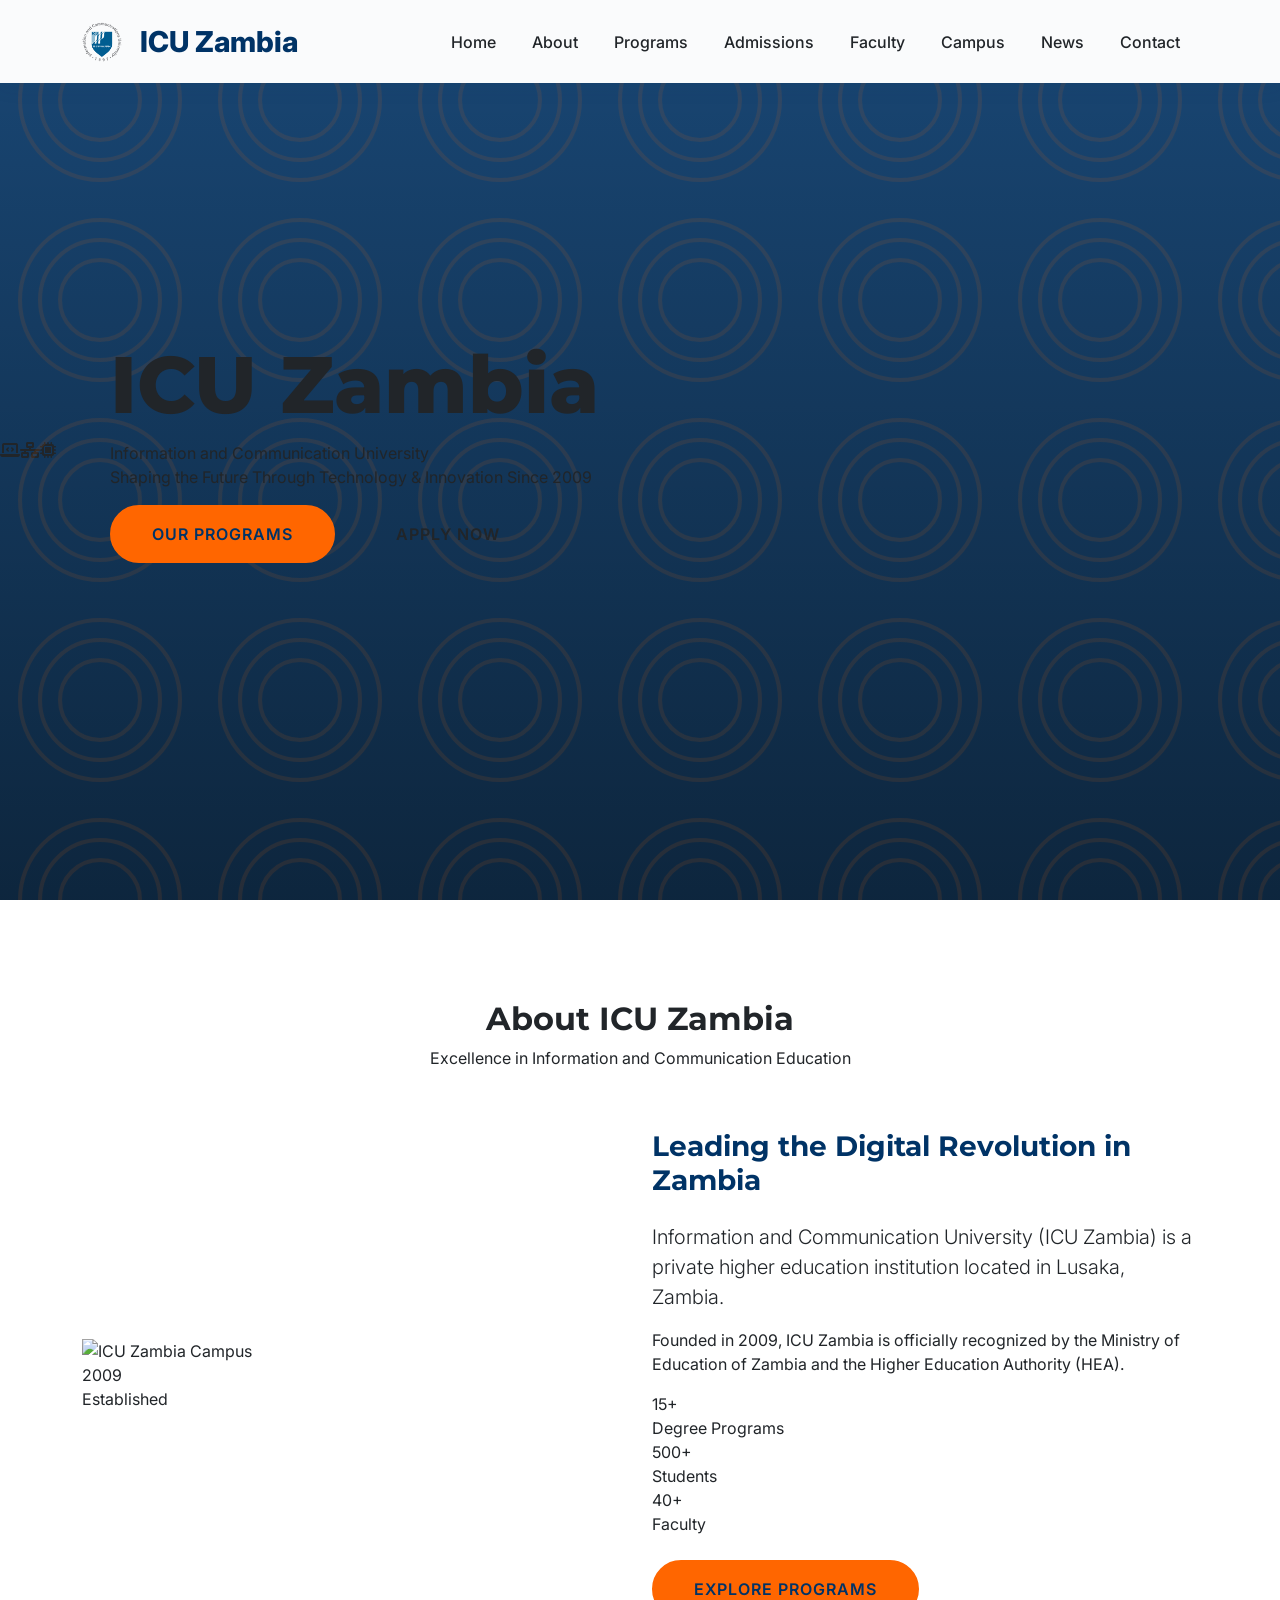
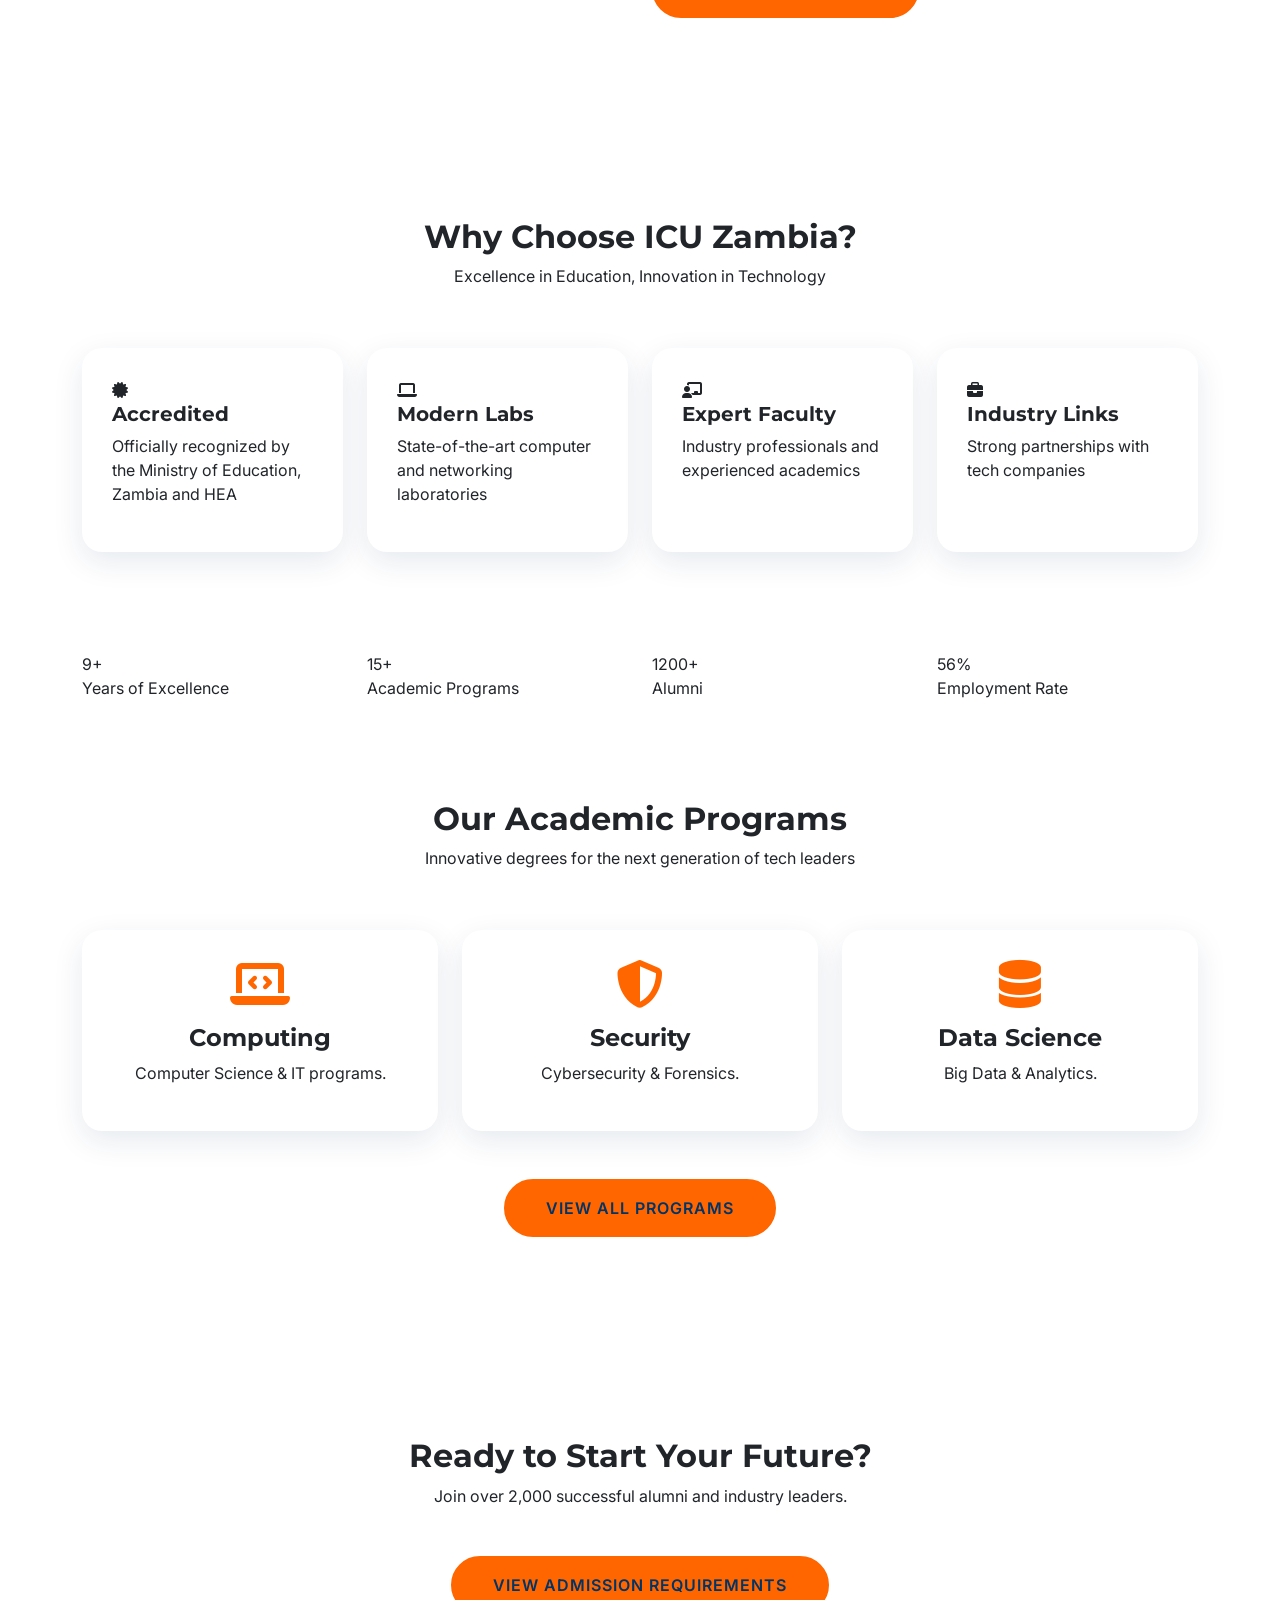
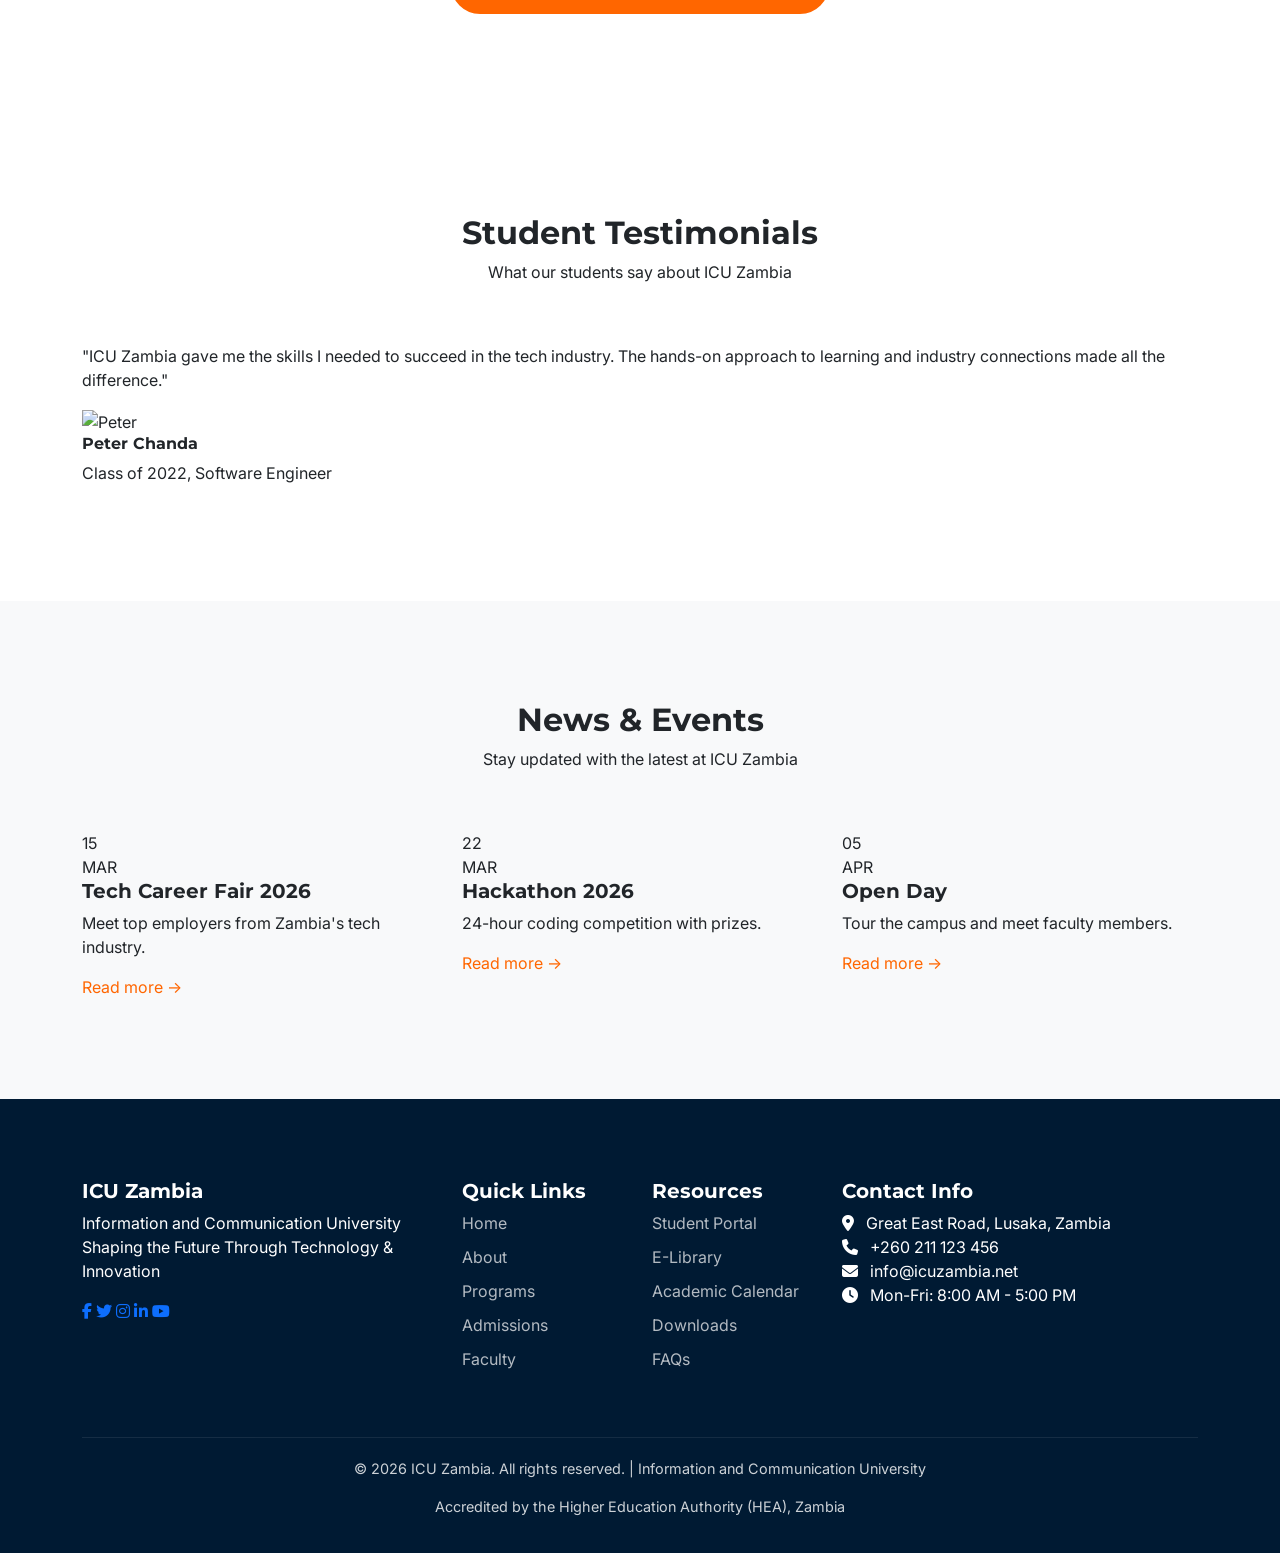
==== commit d4432949: "add project documentation, implement global CSS and JS, and update program page metadata and structu" ====
--- a/index.html
+++ b/index.html
@@ -1,7 +1,7 @@
 <!-- 
-    ICU Zambia Website
-    Main HTML Structure
-    Features: Bootstrap 5, Font Awesome, AOS Animations, Custom Responsive Design
+    ICU Zambia Website - Global Index Page
+    Primary Responsibility: Lead Developer (Home Page)
+    Current Version: 2.0 (Refactored)
 -->
 <!DOCTYPE html>
 <html lang="en">
@@ -10,26 +10,27 @@
     <meta name="viewport" content="width=device-width, initial-scale=1.0">
     <title>ICU Zambia | Information and Communication University</title>
     
-    <!-- Meta Tags for SEO -->
+    <!-- Meta Tags for SEO: Improved search engine visibility -->
     <meta name="description" content="Information and Communication University (ICU Zambia) - Preparing students for the digital economy through innovation and technology.">
     
-    <!-- External Libraries: Bootstrap, FontAwesome, AOS -->
+    <!-- Framework & Assets -->
+    <!-- Bootstrap 5: UI Framework for responsive layout -->
     <link href="https://cdn.jsdelivr.net/npm/bootstrap@5.3.2/dist/css/bootstrap.min.css" rel="stylesheet">
     
-    <!-- font Awesome -->
+    <!-- Font Awesome: Vector icons for UI elements -->
     <link rel="stylesheet" href="https://cdnjs.cloudflare.com/ajax/libs/font-awesome/6.4.0/css/all.min.css">
     
-    <!-- Google Fonts -->
+    <!-- Google Fonts: Inter (Body) & Montserrat (Headings) -->
     <link href="https://fonts.googleapis.com/css2?family=Inter:wght@300;400;500;600;700;800&family=Montserrat:wght@400;500;600;700;800&display=swap" rel="stylesheet">
     
-    <!-- animation Library -->
+    <!-- AOS (Animate On Scroll): Visual reveal effects -->
     <link href="https://unpkg.com/aos@2.3.1/dist/aos.css" rel="stylesheet">
     
-    <!-- external CSS -->
+    <!-- Custom Design Tokens & Styles -->
     <link rel="stylesheet" href="css/style.css">
 </head>
 <body>
-    <!-- Loading Screen -->
+    <!-- LOADING OVERLAY: Initial entrance animation -->
     <div id="loader">
         <div class="loader-content">
             <div class="book-loader">
@@ -43,16 +44,21 @@
         </div>
     </div>
 
-    <!-- Navigation -->
+    <!-- MAIN NAVIGATION: Sticky header with dynamic 'scrolled' class -->
     <nav class="navbar navbar-expand-lg fixed-top" id="mainNav">
         <div class="container">
+            <!-- Branding: Logo and University Name -->
             <a class="navbar-brand d-flex align-items-center" href="#home">
                 <img src="images/Icu_emblem.png" alt="ICU Zambia Emblem" height="40" class="me-2">
                 ICU Zambia
             </a>
+            
+            <!-- Mobile Menu Trigger -->
             <button class="navbar-toggler" type="button" data-bs-toggle="collapse" data-bs-target="#navbarNav">
                 <span class="navbar-toggler-icon"></span>
             </button>
+            
+            <!-- Navbar Links: Integrated with internal section IDs and external pages -->
             <div class="collapse navbar-collapse" id="navbarNav">
                 <ul class="navbar-nav ms-auto">
                     <li class="nav-item">
@@ -84,8 +90,9 @@
         </div>
     </nav>
 
-    <!-- Hero Section -->
+    <!-- HERO SECTION: Primary landing display with parallax-style background -->
     <section id="home" class="hero">
+        <!-- Floating Icons: Background decor with pure CSS floating animations -->
         <div class="floating-icon icon-1"><i class="fas fa-laptop-code"></i></div>
         <div class="floating-icon icon-2"><i class="fas fa-network-wired"></i></div>
         <div class="floating-icon icon-3"><i class="fas fa-microchip"></i></div>
@@ -94,6 +101,8 @@
             <h1 data-aos="fade-up">ICU Zambia</h1>
             <div class="subtitle" data-aos="fade-up" data-aos-delay="100">Information and Communication University</div>
             <p data-aos="fade-up" data-aos-delay="200">Shaping the Future Through Technology & Innovation Since 2009</p>
+            
+            <!-- Call to Action (CTA) Buttons -->
             <div class="hero-buttons" data-aos="fade-up" data-aos-delay="300">
                 <a href="programs.html" class="btn btn-primary-custom btn-custom me-3">Our Programs</a>
                 <a href="admissions.html" class="btn btn-outline-custom btn-custom">Apply Now</a>
@@ -101,7 +110,7 @@
         </div>
     </section>
 
-    <!-- About Section -->
+    <!-- ABOUT PREVIEW: High-level overview to drive engagement -->
     <section id="about" class="section-padding">
         <div class="container">
             <div class="section-title" data-aos="fade-up">
@@ -109,6 +118,7 @@
                 <p>Excellence in Information and Communication Education</p>
             </div>
             <div class="row align-items-center">
+                <!-- Visual Content: Features the campus image and establishment badge -->
                 <div class="col-lg-6" data-aos="fade-right">
                     <div class="about-image">
                         <img src="https://images.unsplash.com/photo-1562774053-701939374585?ixlib=rb-4.0.3&auto=format&fit=crop&w=2086&q=80" alt="ICU Zambia Campus" class="img-fluid">
@@ -118,11 +128,13 @@
                         </div>
                     </div>
                 </div>
+                <!-- Text Content: Mission and Statistics -->
                 <div class="col-lg-6" data-aos="fade-left">
                     <h3 class="mb-4" style="color: var(--primary);">Leading the Digital Revolution in Zambia</h3>
-                    <p class="lead">Information and Communication University (ICU Zambia) is a private higher education institution located in Lusaka, Zambia [citation:1].</p>
-                    <p>Founded in 2009, ICU Zambia is officially recognized by the Ministry of Education of Zambia and the Higher Education Authority (HEA) [citation:1]. We are dedicated to providing quality education in information and communication technologies, preparing students for the digital economy.</p>
+                    <p class="lead">Information and Communication University (ICU Zambia) is a private higher education institution located in Lusaka, Zambia.</p>
+                    <p>Founded in 2009, ICU Zambia is officially recognized by the Ministry of Education of Zambia and the Higher Education Authority (HEA).</p>
                     
+                    <!-- Quick Stats: Counter animations controlled by script.js -->
                     <div class="about-stats">
                         <div class="stat-box">
                             <div class="number">15+</div>
@@ -146,7 +158,7 @@
         </div>
     </section>
 
-    <!-- Features Section -->
+    <!-- KEY FEATURES: Grid of university competitive advantages -->
     <section class="features-section section-padding">
         <div class="container">
             <div class="section-title" data-aos="fade-up">
@@ -154,15 +166,17 @@
                 <p>Excellence in Education, Innovation in Technology</p>
             </div>
             <div class="row g-4">
+                <!-- Feature Card: Accreditation -->
                 <div class="col-12 col-sm-6 col-lg-3" data-aos="zoom-in" data-aos-delay="100">
                     <div class="feature-item">
                         <div class="feature-icon">
                             <i class="fas fa-certificate"></i>
                         </div>
                         <h5>Accredited</h5>
-                        <p>Officially recognized by the Ministry of Education, Zambia and HEA [citation:1]</p>
-                    </div>
-                </div>
+                        <p>Officially recognized by the Ministry of Education, Zambia and HEA</p>
+                    </div>
+                </div>
+                <!-- Feature Card: Labs -->
                 <div class="col-12 col-sm-6 col-lg-3" data-aos="zoom-in" data-aos-delay="200">
                     <div class="feature-item">
                         <div class="feature-icon">
@@ -172,6 +186,7 @@
                         <p>State-of-the-art computer and networking laboratories</p>
                     </div>
                 </div>
+                <!-- Feature Card: Faculty -->
                 <div class="col-12 col-sm-6 col-lg-3" data-aos="zoom-in" data-aos-delay="300">
                     <div class="feature-item">
                         <div class="feature-icon">
@@ -181,6 +196,7 @@
                         <p>Industry professionals and experienced academics</p>
                     </div>
                 </div>
+                <!-- Feature Card: Industry -->
                 <div class="col-12 col-sm-6 col-lg-3" data-aos="zoom-in" data-aos-delay="400">
                     <div class="feature-item">
                         <div class="feature-icon">
@@ -194,7 +210,7 @@
         </div>
     </section>
 
-    <!-- Statistics Section -->
+    <!-- GLOBAL STATS: High-impact number row -->
     <section class="stats-section">
         <div class="container">
             <div class="row">
@@ -226,7 +242,7 @@
         </div>
     </section>
 
-    <!-- Quick Programs Preview -->
+    <!-- PROGRAMS TEASER: Quick look at core academic pillars -->
     <section id="programs" class="section-padding">
         <div class="container text-center">
             <div class="section-title" data-aos="fade-up">
@@ -262,8 +278,7 @@
         </div>
     </section>
 
-
-    <!-- Admissions Call to Action -->
+    <!-- ADMISSIONS BANNER: Conversion section for prospective students -->
     <section id="admissions" class="admissions-section section-padding">
         <div class="container text-center">
             <h2 data-aos="fade-up">Ready to Start Your Future?</h2>
@@ -272,15 +287,14 @@
         </div>
     </section>
 
-
-
-    <!-- Testimonials -->
+    <!-- TESTIMONIALS: Social proof and student success stories -->
     <section class="section-padding">
         <div class="container">
             <div class="section-title" data-aos="fade-up">
                 <h2>Student Testimonials</h2>
                 <p>What our students say about ICU Zambia</p>
             </div>
+            <!-- Testimonial Carousel: Managed by Bootstrap JS -->
             <div id="testimonialCarousel" class="carousel slide" data-bs-ride="carousel" data-aos="fade-up">
                 <div class="carousel-inner">
                     <div class="carousel-item active">
@@ -320,6 +334,7 @@
                         </div>
                     </div>
                 </div>
+                <!-- Indicators: Navigation dots for the carousel -->
                 <div class="carousel-indicators">
                     <button type="button" data-bs-target="#testimonialCarousel" data-bs-slide-to="0" class="active"></button>
                     <button type="button" data-bs-target="#testimonialCarousel" data-bs-slide-to="1"></button>
@@ -329,7 +344,7 @@
         </div>
     </section>
 
-    <!-- News & Events -->
+    <!-- NEWS & EVENTS: Recent updates grid -->
     <section id="news" class="section-padding bg-light">
         <div class="container">
             <div class="section-title" data-aos="fade-up">
@@ -337,6 +352,7 @@
                 <p>Stay updated with the latest at ICU Zambia</p>
             </div>
             <div class="row g-4">
+                <!-- News Item: Event 1 -->
                 <div class="col-12 col-md-6 col-lg-4" data-aos="fade-up" data-aos-delay="100">
                     <div class="news-card">
                         <div class="news-date">
@@ -350,6 +366,7 @@
                         </div>
                     </div>
                 </div>
+                <!-- News Item: Event 2 -->
                 <div class="col-12 col-md-6 col-lg-4" data-aos="fade-up" data-aos-delay="200">
                     <div class="news-card">
                         <div class="news-date">
@@ -363,6 +380,7 @@
                         </div>
                     </div>
                 </div>
+                <!-- News Item: Event 3 -->
                 <div class="col-12 col-md-6 col-lg-4" data-aos="fade-up" data-aos-delay="300">
                     <div class="news-card">
                         <div class="news-date">
@@ -380,11 +398,11 @@
         </div>
     </section>
 
-
-    <!-- Footer -->
+    <!-- FOOTER: Global site information and resource links -->
     <footer class="footer">
         <div class="container">
             <div class="row">
+                <!-- Branding column -->
                 <div class="col-12 col-lg-4">
                     <h5>ICU Zambia</h5>
                     <p>Information and Communication University<br>Shaping the Future Through Technology & Innovation</p>
@@ -396,6 +414,7 @@
                         <a href="#"><i class="fab fa-youtube"></i></a>
                     </div>
                 </div>
+                <!-- Quick Navigation -->
                 <div class="col-lg-2">
                     <h5>Quick Links</h5>
                     <ul class="footer-links">
@@ -406,6 +425,7 @@
                         <li><a href="about.html#faculty">Faculty</a></li>
                     </ul>
                 </div>
+                <!-- Student Resources -->
                 <div class="col-lg-2">
                     <h5>Resources</h5>
                     <ul class="footer-links">
@@ -416,6 +436,7 @@
                         <li><a href="#">FAQs</a></li>
                     </ul>
                 </div>
+                <!-- Contact Details -->
                 <div class="col-12 col-lg-4">
                     <h5>Contact Info</h5>
                     <ul class="footer-links">
@@ -426,6 +447,7 @@
                     </ul>
                 </div>
             </div>
+            <!-- Legal and Copyright -->
             <div class="footer-bottom">
                 <p>&copy; 2026 ICU Zambia. All rights reserved. | Information and Communication University</p>
                 <p class="mt-2">Accredited by the Higher Education Authority (HEA), Zambia</p>
@@ -433,16 +455,14 @@
         </div>
     </footer>
 
-    <!-- Back to Top Button -->
+    <!-- INTERACTIVE: Back-to-Top trigger -->
     <button id="backToTop" onclick="scrollToTop()">
         <i class="fas fa-arrow-up"></i>
     </button>
 
-    <!-- Scripts -->
+    <!-- SCRIPT INJECTION: External libraries and custom logic -->
     <script src="https://cdn.jsdelivr.net/npm/bootstrap@5.3.2/dist/js/bootstrap.bundle.min.js"></script>
     <script src="https://unpkg.com/aos@2.3.1/dist/aos.js"></script>
-    
-    <!-- Refactored: Extracted inline script to external JS -->
     <script src="js/script.js"></script>
 </body>
 </html>
--- a/css/style.css
+++ b/css/style.css
@@ -1,1056 +1,320 @@
-/* Refactored: Extracted CSS to separate file */
-/* Custom CSS */
-        * {
-            margin: 0;
-            padding: 0;
-            box-sizing: border-box;
-        }
-        
-        :root {
-            --primary: #003366;      /* Deep Blue - Trust & Knowledge */
-            --secondary: #FF6600;    /* Orange - Innovation & Energy */
-            --accent: #00A651;       /* Green - Growth & Future */
-            --light: #F8F9FA;
-            --dark: #212529;
-            --transition: all 0.3s cubic-bezier(0.4, 0, 0.2, 1);
-        }
-        
-        body {
-            font-family: 'Inter', sans-serif;
-            color: var(--dark);
-            overflow-x: hidden;
-            background: #ffffff;
-        }
-        
-        h1, h2, h3, h4, h5, h6 {
-            font-family: 'Montserrat', sans-serif;
-            font-weight: 700;
-        }
-        
-        /* Loading Screen */
-        #loader {
-            position: fixed;
-            top: 0;
-            left: 0;
-            width: 100%;
-            height: 100%;
-            background: linear-gradient(135deg, var(--primary), #001a33);
-            display: flex;
-            justify-content: center;
-            align-items: center;
-            z-index: 9999;
-            transition: opacity 1s ease;
-        }
-        
-        .loader-content {
-            text-align: center;
-            color: white;
-        }
-        
-        .book-loader {
-            width: 80px;
-            height: 80px;
-            position: relative;
-            margin: 0 auto 20px;
-            perspective: 200px;
-        }
-        
-        .book-page {
-            width: 40px;
-            height: 60px;
-            background: var(--secondary);
-            position: absolute;
-            left: 20px;
-            top: 10px;
-            transform-origin: left center;
-            animation: flipBook 2s infinite;
-            border-radius: 3px;
-        }
-        
-        .book-page:nth-child(2) {
-            animation-delay: 0.3s;
-            background: #ff8533;
-        }
-        
-        .book-page:nth-child(3) {
-            animation-delay: 0.6s;
-            background: #ffaa66;
-        }
-        
-        @keyframes flipBook {
-            0% { transform: rotateY(0deg); }
-            50% { transform: rotateY(-180deg); }
-            100% { transform: rotateY(-360deg); }
-        }
-        
-        @keyframes pulse {
-            0% { transform: scale(1); }
-            50% { transform: scale(1.1); }
-            100% { transform: scale(1); }
-        }
-        
-        /* Navigation */
-        .navbar {
-            background: rgba(255, 255, 255, 0.98);
-            backdrop-filter: blur(10px);
-            padding: 15px 0;
-            transition: var(--transition);
-            box-shadow: 0 2px 20px rgba(0,51,102,0.1);
-        }
-        
-        .navbar.scrolled {
-            padding: 10px 0;
-            background: rgba(0,51,102,0.98);
-        }
-        
-        .navbar.scrolled .nav-link,
-        .navbar.scrolled .navbar-brand {
-            color: white !important;
-        }
-        
-        .navbar-brand {
-            font-size: 1.8rem;
-            font-weight: 800;
-            color: var(--primary) !important;
-            display: flex;
-            align-items: center;
-            gap: 10px;
-        }
-        
-        .navbar-brand i {
-            color: var(--secondary);
-            font-size: 2rem;
-            animation: pulse 2s infinite;
-        }
-        
-        .nav-link {
-            font-weight: 500;
-            color: var(--dark) !important;
-            margin: 0 10px;
-            position: relative;
-            transition: var(--transition);
-        }
-        
-        .nav-link::after {
-            content: '';
-            position: absolute;
-            bottom: -5px;
-            left: 0;
-            width: 0;
-            height: 2px;
-            background: var(--secondary);
-            transition: var(--transition);
-        }
-        
-        .nav-link:hover::after,
-        .nav-link.active::after {
-            width: 100%;
-        }
-        
-        /* Hero Section */
-        .hero {
-            min-height: 100vh;
-            background: linear-gradient(rgba(0,51,102,0.9), rgba(0,26,51,0.95)), 
-                        url('https://images.unsplash.com/photo-1562774053-701939374585?ixlib=rb-4.0.3&auto=format&fit=crop&w=2086&q=80');
-            background-size: cover;
-            background-position: center;
-            background-attachment: fixed;
-            display: flex;
-            align-items: center;
-            position: relative;
-            overflow: hidden;
-        }
-        
-        .hero::before {
-            content: '';
-            position: absolute;
-            top: 0;
-            left: 0;
-            right: 0;
-            bottom: 0;
-            background: url('data:image/svg+xml,<svg xmlns="http://www.w3.org/2000/svg" viewBox="0 0 100 100" opacity="0.1"><circle cx="50" cy="50" r="40" stroke="%23FF6600" stroke-width="2" fill="none"/><circle cx="50" cy="50" r="30" stroke="%23FF6600" stroke-width="2" fill="none"/><circle cx="50" cy="50" r="20" stroke="%23FF6600" stroke-width="2" fill="none"/></svg>');
-            background-size: 200px 200px;
-            animation: rotate 60s linear infinite;
-        }
-        
-        @keyframes rotate {
-            from { transform: rotate(0deg); }
-            to { transform: rotate(360deg); }
-        }
-        
-        .hero-content {
-            color: white;
-            text-align: center;
-            position: relative;
-            z-index: 2;
-        }
-        
-        .hero h1 {
-            font-size: 5rem;
-            font-weight: 800;
-            text-shadow: 2px 2px 4px rgba(0,0,0,0.3);
-            animation: fadeInUp 1s ease;
-        }
-        
-        .hero .subtitle {
-            font-size: 2rem;
-            color: var(--secondary);
-            font-weight: 600;
-            margin-bottom: 20px;
-            animation: fadeInUp 1s ease 0.1s;
-            animation-fill-mode: both;
-        }
-        
-        .hero p {
-            font-size: 1.3rem;
-            margin-bottom: 30px;
-            animation: fadeInUp 1s ease 0.2s;
-            animation-fill-mode: both;
-        }
-        
-        @keyframes fadeInUp {
-            from {
-                opacity: 0;
-                transform: translateY(30px);
-            }
-            to {
-                opacity: 1;
-                transform: translateY(0);
-            }
-        }
-        
-        .hero-buttons {
-            animation: fadeInUp 1s ease 0.3s;
-            animation-fill-mode: both;
-        }
-        
-        .btn-custom {
-            padding: 15px 40px;
-            border-radius: 50px;
-            font-weight: 600;
-            text-transform: uppercase;
-            letter-spacing: 1px;
-            transition: var(--transition);
-            position: relative;
-            overflow: hidden;
-            z-index: 1;
-        }
-        
-        .btn-custom::before {
-            content: '';
-            position: absolute;
-            top: 50%;
-            left: 50%;
-            width: 0;
-            height: 0;
-            border-radius: 50%;
-            background: rgba(255,255,255,0.2);
-            transform: translate(-50%, -50%);
-            transition: width 0.6s, height 0.6s;
-            z-index: -1;
-        }
-        
-        .btn-custom:hover::before {
-            width: 300px;
-            height: 300px;
-        }
-        
-        .btn-primary-custom {
-            background: var(--secondary);
-            color: var(--primary);
-            border: 2px solid var(--secondary);
-        }
-        
-        .btn-primary-custom:hover {
-            background: transparent;
-            color: white;
-        }
-        
-        .btn-outline-custom {
-            background: transparent;
-            color: white;
-            border: 2px solid white;
-        }
-        
-        .btn-outline-custom:hover {
-            background: white;
-            color: var(--primary);
-        }
-        
-        /* Floating Elements */
-        .floating-icon {
-            position: absolute;
-            font-size: 2rem;
-            color: var(--secondary);
-            opacity: 0.2;
-            pointer-events: none;
-        }
-        
-        .icon-1 {
-            top: 20%;
-            left: 10%;
-            animation: float 8s infinite;
-        }
-        
-        .icon-2 {
-            bottom: 30%;
-            right: 15%;
-            animation: float 10s infinite reverse;
-        }
-        
-        .icon-3 {
-            top: 40%;
-            right: 20%;
-            animation: float 12s infinite;
-        }
-        
-        @keyframes float {
-            0% { transform: translateY(0px) rotate(0deg); }
-            50% { transform: translateY(-20px) rotate(10deg); }
-            100% { transform: translateY(0px) rotate(0deg); }
-        }
-        
-        /* Section Padding */
-        .section-padding {
-            padding: 100px 0;
-        }
-        
-        .section-title {
-            text-align: center;
-            margin-bottom: 60px;
-            position: relative;
-        }
-        
-        .section-title h2 {
-            font-size: 3rem;
-            color: var(--primary);
-            display: inline-block;
-            padding-bottom: 15px;
-        }
-        
-        .section-title h2::after {
-            content: '';
-            position: absolute;
-            bottom: 0;
-            left: 50%;
-            transform: translateX(-50%);
-            width: 80px;
-            height: 3px;
-            background: var(--secondary);
-        }
-        
-        .section-title p {
-            font-size: 1.2rem;
-            color: #666;
-            margin-top: 15px;
-        }
-        
-        /* About Section */
-        .about-image {
-            position: relative;
-            border-radius: 20px;
-            overflow: hidden;
-            box-shadow: 0 20px 40px rgba(0,51,102,0.2);
-        }
-        
-        .about-image img {
-            width: 100%;
-            transition: var(--transition);
-        }
-        
-        .about-image:hover img {
-            transform: scale(1.05);
-        }
-        
-        .establishment-badge {
-            position: absolute;
-            bottom: 30px;
-            right: 30px;
-            background: var(--secondary);
-            color: white;
-            padding: 15px 25px;
-            border-radius: 10px;
-            text-align: center;
-            box-shadow: 0 10px 20px rgba(0,0,0,0.2);
-        }
-        
-        .establishment-badge .year {
-            font-size: 2.5rem;
-            font-weight: 800;
-            line-height: 1;
-        }
-        
-        .establishment-badge .text {
-            font-size: 1rem;
-            opacity: 0.9;
-        }
-        
-        .about-stats {
-            display: flex;
-            gap: 30px;
-            margin-top: 30px;
-        }
-        
-        .stat-box {
-            flex: 1;
-            text-align: center;
-        }
-        
-        .stat-box .number {
-            font-size: 2.5rem;
-            font-weight: 800;
-            color: var(--secondary);
-        }
-        
-        .stat-box .label {
-            color: #666;
-            font-weight: 500;
-        }
-        
-        /* Programs Section */
-        .program-card {
-            background: white;
-            border-radius: 20px;
-            padding: 30px;
-            box-shadow: 0 10px 30px rgba(0,51,102,0.1);
-            transition: var(--transition);
-            height: 100%;
-            position: relative;
-            overflow: hidden;
-            border: 1px solid #eee;
-        }
-        
-        .program-card::before {
-            content: '';
-            position: absolute;
-            top: 0;
-            left: 0;
-            right: 0;
-            height: 5px;
-            background: linear-gradient(90deg, var(--primary), var(--secondary));
-            transform: translateX(-100%);
-            transition: transform 0.6s ease;
-        }
-        
-        .program-card:hover::before {
-            transform: translateX(0);
-        }
-        
-        .program-card:hover {
-            transform: translateY(-10px);
-            box-shadow: 0 20px 40px rgba(0,51,102,0.2);
-        }
-        
-        .program-icon {
-            width: 80px;
-            height: 80px;
-            background: linear-gradient(135deg, var(--primary), #004c99);
-            color: white;
-            border-radius: 50%;
-            display: flex;
-            align-items: center;
-            justify-content: center;
-            font-size: 2rem;
-            margin-bottom: 20px;
-        }
-        
-        .program-card h4 {
-            color: var(--primary);
-            margin-bottom: 15px;
-        }
-        
-        .program-level {
-            display: inline-block;
-            padding: 5px 15px;
-            background: var(--secondary);
-            color: white;
-            border-radius: 50px;
-            font-size: 0.9rem;
-            margin-top: 15px;
-        }
-        
-        /* Features Section */
-        .features-section {
-            background: linear-gradient(135deg, #f8f9fa, #e9ecef);
-            position: relative;
-            overflow: hidden;
-        }
-        
-        .feature-item {
-            text-align: center;
-            padding: 40px 20px;
-            background: white;
-            border-radius: 20px;
-            box-shadow: 0 10px 30px rgba(0,0,0,0.05);
-            transition: var(--transition);
-            height: 100%;
-        }
-        
-        .feature-item:hover {
-            transform: translateY(-10px);
-            box-shadow: 0 20px 40px rgba(0,51,102,0.1);
-        }
-        
-        .feature-icon {
-            width: 100px;
-            height: 100px;
-            line-height: 100px;
-            text-align: center;
-            background: linear-gradient(135deg, var(--primary), #004c99);
-            color: white;
-            font-size: 2.5rem;
-            border-radius: 50%;
-            margin: 0 auto 25px;
-            transition: var(--transition);
-        }
-        
-        .feature-item:hover .feature-icon {
-            transform: rotate(360deg) scale(1.1);
-            background: var(--secondary);
-        }
-        
-        /* Statistics Section */
-        .stats-section {
-            background: linear-gradient(135deg, var(--primary), #001a33);
-            color: white;
-            padding: 80px 0;
-        }
-        
-        .stat-item {
-            text-align: center;
-            padding: 20px;
-        }
-        
-        .stat-number {
-            font-size: 4rem;
-            font-weight: 800;
-            line-height: 1;
-            margin-bottom: 10px;
-            color: var(--secondary);
-        }
-        
-        .stat-label {
-            font-size: 1.2rem;
-            opacity: 0.9;
-        }
-        
-        /* Courses Grid */
-        .course-card {
-            background: white;
-            border-radius: 15px;
-            overflow: hidden;
-            box-shadow: 0 10px 30px rgba(0,51,102,0.1);
-            transition: var(--transition);
-            height: 100%;
-        }
-        
-        .course-card:hover {
-            transform: translateY(-10px);
-            box-shadow: 0 20px 40px rgba(255,102,0,0.2);
-        }
-        
-        .course-image {
-            height: 200px;
-            overflow: hidden;
-            position: relative;
-        }
-        
-        .course-image img {
-            width: 100%;
-            height: 100%;
-            object-fit: cover;
-            transition: var(--transition);
-        }
-        
-        .course-card:hover .course-image img {
-            transform: scale(1.1);
-        }
-        
-        .course-category {
-            position: absolute;
-            top: 15px;
-            right: 15px;
-            background: var(--secondary);
-            color: white;
-            padding: 5px 15px;
-            border-radius: 50px;
-            font-size: 0.9rem;
-        }
-        
-        .course-content {
-            padding: 25px;
-        }
-        
-        .course-content h5 {
-            color: var(--primary);
-            margin-bottom: 10px;
-        }
-        
-        .course-meta {
-            display: flex;
-            gap: 15px;
-            margin-top: 15px;
-            color: #666;
-            font-size: 0.9rem;
-        }
-        
-        .course-meta i {
-            color: var(--secondary);
-            margin-right: 5px;
-        }
-        
-        /* Faculty Section */
-        .faculty-card {
-            background: white;
-            border-radius: 20px;
-            overflow: hidden;
-            box-shadow: 0 10px 30px rgba(0,51,102,0.1);
-            transition: var(--transition);
-            height: 100%;
-        }
-        
-        .faculty-card:hover {
-            transform: translateY(-10px);
-            box-shadow: 0 20px 40px rgba(255,102,0,0.2);
-        }
-        
-        .faculty-image {
-            height: 250px;
-            overflow: hidden;
-        }
-        
-        .faculty-image img {
-            width: 100%;
-            height: 100%;
-            object-fit: cover;
-            transition: var(--transition);
-        }
-        
-        .faculty-card:hover .faculty-image img {
-            transform: scale(1.1);
-        }
-        
-        .faculty-info {
-            padding: 20px;
-            text-align: center;
-        }
-        
-        .faculty-info h5 {
-            color: var(--primary);
-            margin-bottom: 5px;
-        }
-        
-        .faculty-info .position {
-            color: var(--secondary);
-            font-weight: 600;
-            margin-bottom: 10px;
-        }
-        
-        .faculty-info .qualification {
-            color: #666;
-            font-size: 0.9rem;
-        }
-        
-        /* Admissions Section */
-        .admissions-section {
-            background: linear-gradient(135deg, var(--primary), #001a33);
-            color: white;
-        }
-        
-        .admission-card {
-            background: rgba(255,255,255,0.1);
-            backdrop-filter: blur(10px);
-            border-radius: 20px;
-            padding: 40px;
-            height: 100%;
-            border: 1px solid rgba(255,255,255,0.2);
-            transition: var(--transition);
-        }
-        
-        .admission-card:hover {
-            transform: translateY(-10px);
-            background: rgba(255,255,255,0.15);
-        }
-        
-        .admission-card h4 {
-            color: var(--secondary);
-            margin-bottom: 20px;
-        }
-        
-        .admission-list {
-            list-style: none;
-            padding: 0;
-            margin: 20px 0;
-        }
-        
-        .admission-list li {
-            padding: 10px 0;
-            border-bottom: 1px solid rgba(255,255,255,0.1);
-        }
-        
-        .admission-list li i {
-            color: var(--secondary);
-            margin-right: 10px;
-        }
-        
-        .fee-highlight {
-            font-size: 2.5rem;
-            font-weight: 800;
-            color: var(--secondary);
-            margin: 20px 0;
-        }
-        
-        /* Campus Life */
-        .campus-card {
-            position: relative;
-            border-radius: 20px;
-            overflow: hidden;
-            margin-bottom: 30px;
-            cursor: pointer;
-        }
-        
-        .campus-card img {
-            width: 100%;
-            height: 300px;
-            object-fit: cover;
-            transition: var(--transition);
-        }
-        
-        .campus-card:hover img {
-            transform: scale(1.1);
-        }
-        
-        .campus-overlay {
-            position: absolute;
-            bottom: 0;
-            left: 0;
-            right: 0;
-            background: linear-gradient(to top, rgba(0,51,102,0.9), transparent);
-            color: white;
-            padding: 30px 20px 20px;
-            transform: translateY(100%);
-            transition: transform 0.3s ease;
-        }
-        
-        .campus-card:hover .campus-overlay {
-            transform: translateY(0);
-        }
-        
-        /* Testimonials */
-        .testimonial-card {
-            background: white;
-            border-radius: 20px;
-            padding: 30px;
-            box-shadow: 0 10px 30px rgba(0,51,102,0.1);
-            margin: 20px 0;
-            position: relative;
-        }
-        
-        .testimonial-card::before {
-            content: '"';
-            position: absolute;
-            top: -20px;
-            left: 30px;
-            font-size: 8rem;
-            color: var(--secondary);
-            opacity: 0.2;
-            font-family: serif;
-        }
-        
-        .testimonial-text {
-            font-style: italic;
-            margin-bottom: 20px;
-            line-height: 1.8;
-        }
-        
-        .testimonial-author {
-            display: flex;
-            align-items: center;
-        }
-        
-        .testimonial-author img {
-            width: 60px;
-            height: 60px;
-            border-radius: 50%;
-            margin-right: 15px;
-        }
-        
-        .author-info h6 {
-            color: var(--primary);
-            margin: 0;
-        }
-        
-        .author-info p {
-            color: #666;
-            margin: 0;
-            font-size: 0.9rem;
-        }
-        
-        /* News & Events */
-        .news-card {
-            background: white;
-            border-radius: 15px;
-            overflow: hidden;
-            box-shadow: 0 10px 30px rgba(0,51,102,0.1);
-            transition: var(--transition);
-            height: 100%;
-        }
-        
-        .news-card:hover {
-            transform: translateY(-10px);
-            box-shadow: 0 20px 40px rgba(255,102,0,0.2);
-        }
-        
-        .news-date {
-            background: var(--secondary);
-            color: white;
-            padding: 15px;
-            text-align: center;
-        }
-        
-        .news-date .day {
-            font-size: 2rem;
-            font-weight: 800;
-            line-height: 1;
-        }
-        
-        .news-date .month {
-            font-size: 1rem;
-            opacity: 0.9;
-        }
-        
-        .news-content {
-            padding: 20px;
-        }
-        
-        .news-content h5 {
-            color: var(--primary);
-            margin-bottom: 10px;
-        }
-        
-        /* Contact Section */
-        .contact-info-card {
-            background: white;
-            padding: 30px;
-            border-radius: 20px;
-            box-shadow: 0 10px 30px rgba(0,51,102,0.1);
-            height: 100%;
-            transition: var(--transition);
-        }
-        
-        .contact-info-card:hover {
-            transform: translateY(-5px);
-            box-shadow: 0 20px 40px rgba(255,102,0,0.2);
-        }
-        
-        .contact-icon {
-            width: 60px;
-            height: 60px;
-            background: var(--primary);
-            color: white;
-            border-radius: 50%;
-            display: flex;
-            align-items: center;
-            justify-content: center;
-            font-size: 1.5rem;
-            margin-bottom: 20px;
-        }
-        
-        .contact-form {
-            background: white;
-            padding: 40px;
-            border-radius: 20px;
-            box-shadow: 0 10px 30px rgba(0,51,102,0.1);
-        }
-        
-        .form-control, .form-select {
-            padding: 12px;
-            border: 2px solid #e0e0e0;
-            border-radius: 10px;
-            transition: var(--transition);
-        }
-        
-        .form-control:focus, .form-select:focus {
-            border-color: var(--secondary);
-            box-shadow: 0 0 0 0.2rem rgba(255,102,0,0.25);
-        }
-        
-        .btn-submit {
-            background: var(--primary);
-            color: white;
-            padding: 15px 40px;
-            border: none;
-            border-radius: 10px;
-            font-weight: 600;
-            width: 100%;
-            transition: var(--transition);
-            cursor: pointer;
-        }
-        
-        .btn-submit:hover {
-            background: var(--secondary);
-            transform: translateY(-3px);
-            box-shadow: 0 10px 20px rgba(255,102,0,0.3);
-        }
-        
-        .map-container {
-            border-radius: 20px;
-            overflow: hidden;
-            box-shadow: 0 10px 30px rgba(0,51,102,0.1);
-        }
-        
-        .map-container iframe {
-            width: 100%;
-            height: 450px;
-            border: 0;
-        }
-        
-        /* Footer */
-        .footer {
-            background: var(--primary);
-            color: white;
-            padding: 80px 0 30px;
-            position: relative;
-            overflow: hidden;
-        }
-        
-        .footer::before {
-            content: '';
-            position: absolute;
-            top: 0;
-            left: 0;
-            right: 0;
-            height: 3px;
-            background: linear-gradient(90deg, transparent, var(--secondary), transparent);
-        }
-        
-        .footer h5 {
-            color: var(--secondary);
-            margin-bottom: 25px;
-            position: relative;
-        }
-        
-        .footer h5::after {
-            content: '';
-            position: absolute;
-            bottom: -10px;
-            left: 0;
-            width: 50px;
-            height: 2px;
-            background: var(--secondary);
-        }
-        
-        .footer-links {
-            list-style: none;
-            padding: 0;
-        }
-        
-        .footer-links li {
-            margin-bottom: 10px;
-        }
-        
-        .footer-links a {
-            color: #ccc;
-            text-decoration: none;
-            transition: var(--transition);
-        }
-        
-        .footer-links a:hover {
-            color: var(--secondary);
-            padding-left: 5px;
-        }
-        
-        .footer-contact i {
-            color: var(--secondary);
-            margin-right: 10px;
-        }
-        
-        .footer-social {
-            display: flex;
-            gap: 15px;
-            margin-top: 20px;
-        }
-        
-        .footer-social a {
-            width: 40px;
-            height: 40px;
-            background: rgba(255,255,255,0.1);
-            color: white;
-            display: flex;
-            align-items: center;
-            justify-content: center;
-            border-radius: 50%;
-            transition: var(--transition);
-        }
-        
-        .footer-social a:hover {
-            background: var(--secondary);
-            transform: translateY(-3px);
-        }
-        
-        .footer-bottom {
-            margin-top: 50px;
-            padding-top: 30px;
-            border-top: 1px solid rgba(255,255,255,0.1);
-            text-align: center;
-            color: #ccc;
-        }
-        
-        /* Back to Top */
-        #backToTop {
-            position: fixed;
-            bottom: 30px;
-            right: 30px;
-            width: 50px;
-            height: 50px;
-            background: var(--secondary);
-            color: var(--primary);
-            border: none;
-            border-radius: 50%;
-            cursor: pointer;
-            display: none;
-            align-items: center;
-            justify-content: center;
-            font-size: 1.5rem;
-            box-shadow: 0 5px 20px rgba(0,0,0,0.3);
-            transition: var(--transition);
-            z-index: 999;
-        }
-        
-        #backToTop:hover {
-            transform: translateY(-5px);
-            box-shadow: 0 10px 30px rgba(255,102,0,0.4);
-        }
-        
-        /* Responsive */
-        @media (max-width: 768px) {
-            .hero h1 {
-                font-size: 3rem;
-            }
-            
-            .hero .subtitle {
-                font-size: 1.5rem;
-            }
-            
-            .hero p {
-                font-size: 1.1rem;
-            }
-            
-            .section-title h2 {
-                font-size: 2rem;
-            }
-            
-            .stat-number {
-                font-size: 2.5rem;
-            }
-            
-            .establishment-badge {
-                bottom: 15px;
-                right: 15px;
-                padding: 10px 15px;
-            }
-            
-            .establishment-badge .year {
-                font-size: 1.8rem;
-            }
-        }
+/* 
+    ICU Zambia Website - Design System & Global Styles
+    Primary Responsibility: Brand & UI Developer
+    Features: CSS Variables, Custom Responsive Grid, Keyframe Animations
+*/
+
+/* 1. RESET & BASE STYLES */
+* {
+    margin: 0;
+    padding: 0;
+    box-sizing: border-box;
+}
+
+:root {
+    /* Brand Design Tokens */
+    --primary: #003366;      /* Deep Blue - Trust & Knowledge */
+    --secondary: #FF6600;    /* Orange - Innovation & Energy */
+    --accent: #00A651;       /* Green - Growth & Future */
+    --light: #F8F9FA;
+    --dark: #212529;
+    --transition: all 0.3s cubic-bezier(0.4, 0, 0.2, 1);
+}
+
+body {
+    font-family: 'Inter', sans-serif;
+    color: var(--dark);
+    overflow-x: hidden;
+    background: #ffffff;
+}
+
+h1, h2, h3, h4, h5, h6 {
+    font-family: 'Montserrat', sans-serif;
+    font-weight: 700;
+}
+
+/* 2. LOADING SCREEN COMPONENT */
+#loader {
+    position: fixed;
+    top: 0;
+    left: 0;
+    width: 100%;
+    height: 100%;
+    background: linear-gradient(135deg, var(--primary), #001a33);
+    display: flex;
+    justify-content: center;
+    align-items: center;
+    z-index: 9999;
+    transition: opacity 1s ease;
+}
+
+.loader-content {
+    text-align: center;
+    color: white;
+}
+
+.book-loader {
+    width: 80px;
+    height: 80px;
+    position: relative;
+    margin: 0 auto 20px;
+    perspective: 200px;
+}
+
+.book-page {
+    width: 40px;
+    height: 60px;
+    background: var(--secondary);
+    position: absolute;
+    left: 20px;
+    top: 10px;
+    transform-origin: left center;
+    animation: flipBook 2s infinite;
+    border-radius: 3px;
+}
+
+.book-page:nth-child(2) {
+    animation-delay: 0.3s;
+    background: #ff8533;
+}
+
+.book-page:nth-child(3) {
+    animation-delay: 0.6s;
+    background: #ffaa66;
+}
+
+/* 3. ANIMATION KEYFRAMES */
+@keyframes flipBook {
+    0% { transform: rotateY(0deg); }
+    50% { transform: rotateY(-180deg); }
+    100% { transform: rotateY(-360deg); }
+}
+
+@keyframes pulse {
+    0% { transform: scale(1); }
+    50% { transform: scale(1.1); }
+    100% { transform: scale(1); }
+}
+
+@keyframes rotate {
+    from { transform: rotate(0deg); }
+    to { transform: rotate(360deg); }
+}
+
+@keyframes float {
+    0% { transform: translateY(0px) rotate(0deg); }
+    50% { transform: translateY(-20px) rotate(10deg); }
+    100% { transform: translateY(0px) rotate(0deg); }
+}
+
+@keyframes fadeInUp {
+    from {
+        opacity: 0;
+        transform: translateY(30px);
+    }
+    to {
+        opacity: 1;
+        transform: translateY(0);
+    }
+}
+
+/* 4. NAVIGATION STYLES */
+.navbar {
+    background: rgba(255, 255, 255, 0.98);
+    backdrop-filter: blur(10px);
+    padding: 15px 0;
+    transition: var(--transition);
+    box-shadow: 0 2px 20px rgba(0,51,102,0.1);
+}
+
+/* State when user scrolls down */
+.navbar.scrolled {
+    padding: 10px 0;
+    background: rgba(0,51,102,0.98);
+}
+
+.navbar.scrolled .nav-link,
+.navbar.scrolled .navbar-brand {
+    color: white !important;
+}
+
+.navbar-brand {
+    font-size: 1.8rem;
+    font-weight: 800;
+    color: var(--primary) !important;
+    display: flex;
+    align-items: center;
+    gap: 10px;
+}
+
+.nav-link {
+    font-weight: 500;
+    color: var(--dark) !important;
+    margin: 0 10px;
+    position: relative;
+    transition: var(--transition);
+}
+
+/* Animated underline on hover */
+.nav-link::after {
+    content: '';
+    position: absolute;
+    bottom: -5px;
+    left: 0;
+    width: 0;
+    height: 2px;
+    background: var(--secondary);
+    transition: var(--transition);
+}
+
+.nav-link:hover::after,
+.nav-link.active::after {
+    width: 100%;
+}
+
+/* 5. HERO SECTION */
+.hero {
+    min-height: 100vh;
+    background: linear-gradient(rgba(0,51,102,0.9), rgba(0,26,51,0.95)), 
+                url('https://images.unsplash.com/photo-1562774053-701939374585?ixlib=rb-4.0.3&auto=format&fit=crop&w=2086&q=80');
+    background-size: cover;
+    background-position: center;
+    background-attachment: fixed;
+    display: flex;
+    align-items: center;
+    position: relative;
+    overflow: hidden;
+}
+
+/* Circular background pattern */
+.hero::before {
+    content: '';
+    position: absolute;
+    top: 0;
+    left: 0;
+    right: 0;
+    bottom: 0;
+    background: url('data:image/svg+xml,<svg xmlns="http://www.w3.org/2000/svg" viewBox="0 0 100 100" opacity="0.1"><circle cx="50" cy="50" r="40" stroke="%23FF6600" stroke-width="2" fill="none"/><circle cx="50" cy="50" r="30" stroke="%23FF6600" stroke-width="2" fill="none"/><circle cx="50" cy="50" r="20" stroke="%23FF6600" stroke-width="2" fill="none"/></svg>');
+    background-size: 200px 200px;
+    animation: rotate 60s linear infinite;
+}
+
+.hero h1 {
+    font-size: 5rem;
+    font-weight: 800;
+}
+
+/* Custom Buttons */
+.btn-custom {
+    padding: 15px 40px;
+    border-radius: 50px;
+    font-weight: 600;
+    text-transform: uppercase;
+    letter-spacing: 1px;
+    transition: var(--transition);
+    position: relative;
+    overflow: hidden;
+    z-index: 1;
+}
+
+.btn-primary-custom {
+    background: var(--secondary);
+    color: var(--primary);
+    border: 2px solid var(--secondary);
+}
+
+.btn-primary-custom:hover {
+    background: transparent;
+    color: white;
+}
+
+/* 6. COMPONENT CARDS */
+.program-card, .feature-item, .faculty-card, .course-card {
+    background: white;
+    border-radius: 20px;
+    padding: 30px;
+    box-shadow: 0 10px 30px rgba(0,51,102,0.1);
+    transition: var(--transition);
+    height: 100%;
+}
+
+.program-card:hover, .feature-item:hover, .faculty-card:hover, .course-card:hover {
+    transform: translateY(-10px);
+    box-shadow: 0 20px 40px rgba(0,51,102,0.2);
+}
+
+/* Section Common Spacing */
+.section-padding { padding: 100px 0; }
+.section-title { text-align: center; margin-bottom: 60px; }
+
+/* 7. FOOTER STYLES */
+.footer {
+    background: #001a33;
+    color: white;
+    padding: 80px 0 20px;
+}
+
+.footer-links {
+    list-style: none;
+    padding: 0;
+}
+
+.footer-links a {
+    color: rgba(255,255,255,0.7);
+    text-decoration: none;
+    transition: var(--transition);
+    display: block;
+    margin-bottom: 10px;
+}
+
+.footer-links a:hover {
+    color: var(--secondary);
+    padding-left: 5px;
+}
+
+.footer-bottom {
+    margin-top: 50px;
+    padding-top: 20px;
+    border-top: 1px solid rgba(255,255,255,0.1);
+    text-align: center;
+    font-size: 0.9rem;
+    opacity: 0.8;
+}
+
+/* 8. INTERACTIVE ELEMENTS */
+#backToTop {
+    position: fixed;
+    bottom: 30px;
+    right: 30px;
+    width: 50px;
+    height: 50px;
+    background: var(--secondary);
+    color: white;
+    border-radius: 50%;
+    display: none;
+    justify-content: center;
+    align-items: center;
+    cursor: pointer;
+    z-index: 999;
+    box-shadow: 0 5px 15px rgba(255,102,0,0.3);
+    border: none;
+    transition: var(--transition);
+}
+
+#backToTop:hover {
+    background: var(--primary);
+    transform: translateY(-5px);
+}
+
+/* RESPONSIVE MEDIA QUERIES */
+@media (max-width: 991px) {
+    .hero h1 { font-size: 3.5rem; }
+    .hero .subtitle { font-size: 1.5rem; }
+    .section-title h2 { font-size: 2.2rem; }
+}
+
+@media (max-width: 767px) {
+    .about-stats { flex-direction: column; gap: 20px; }
+    .footer { text-align: center; }
+    .footer-social { justify-content: center; }
+}
